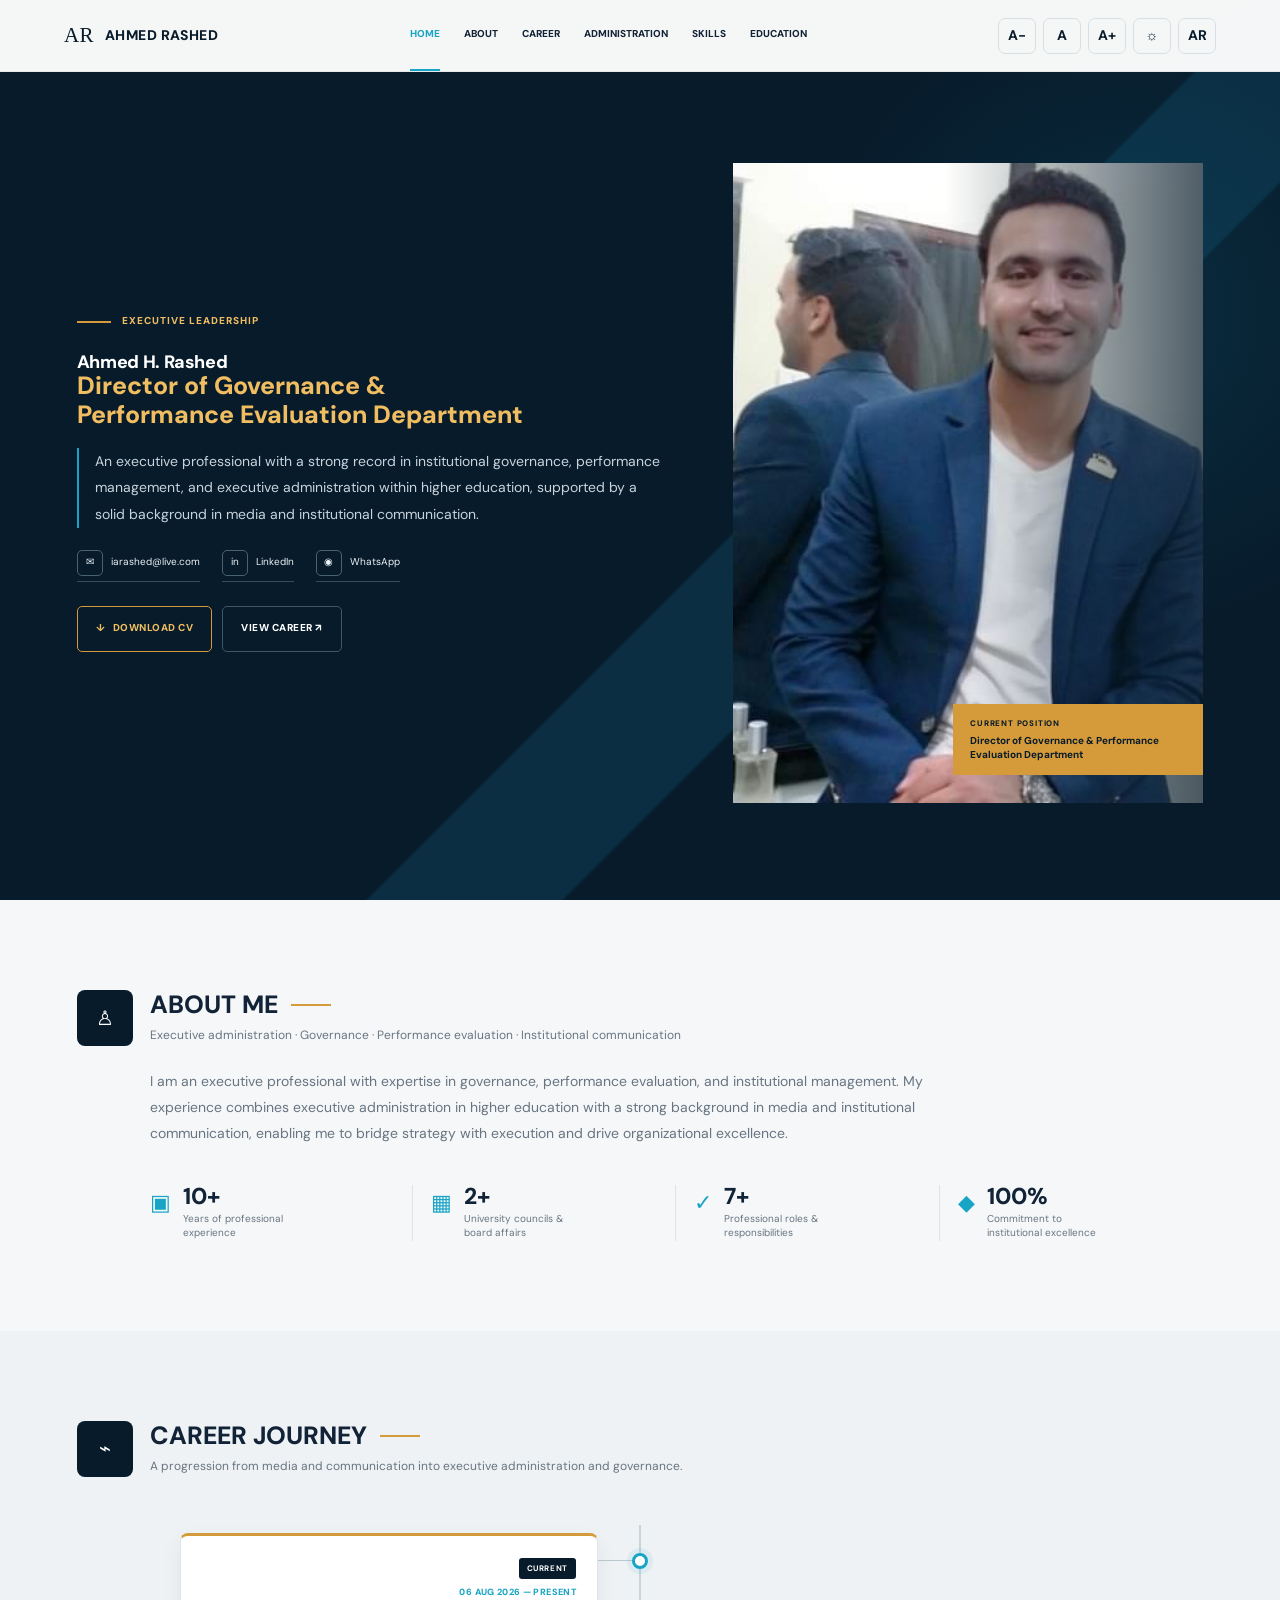
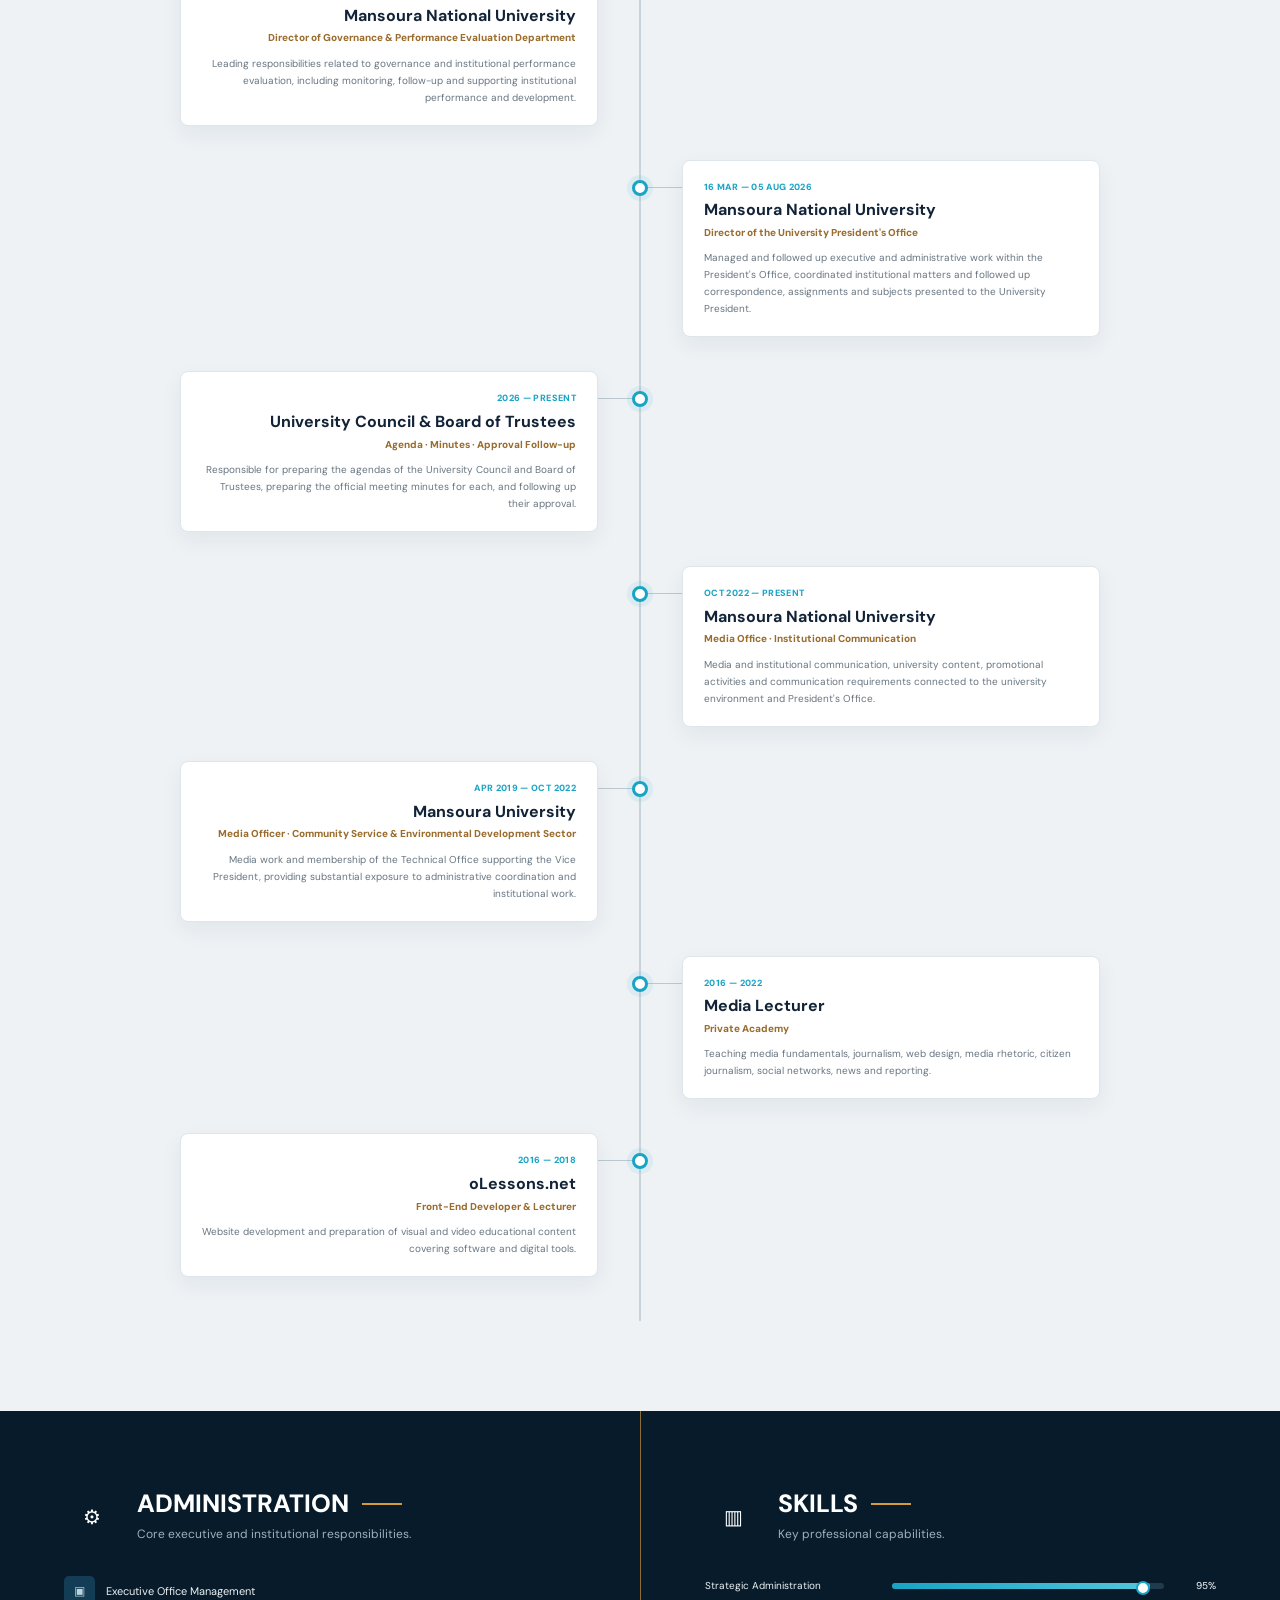
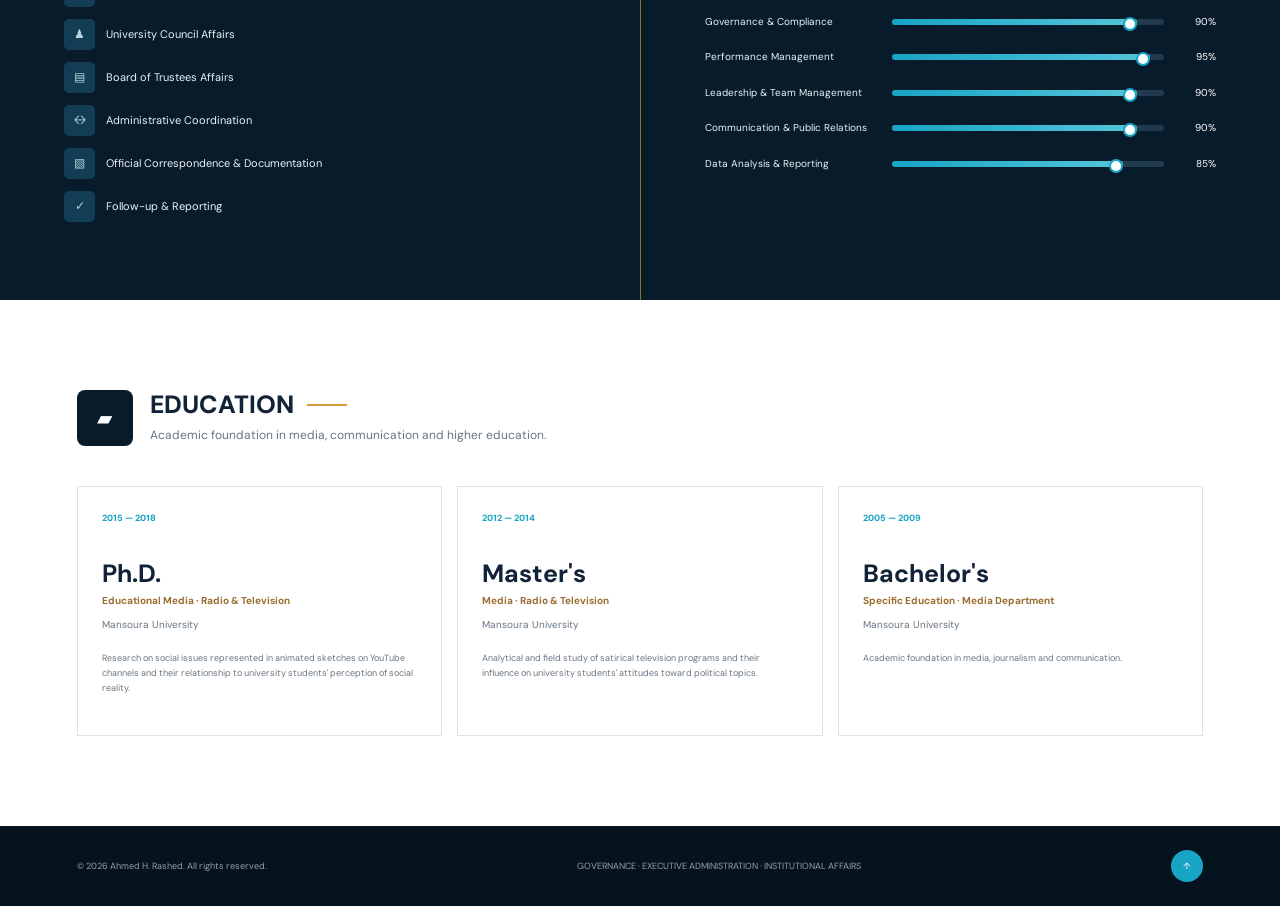
==== index.html @ 667ec570 "Update contact links and image error handling" ====
<!DOCTYPE html>
<html lang="en">
<head>
<meta charset="UTF-8">
<meta name="viewport" content="width=device-width,initial-scale=1.0">
<title>Ahmed H. Rashed</title>
<meta name="description" content="Ahmed H. Rashed — Governance, Performance Evaluation, Executive Administration and Institutional Communication.">
<link rel="preconnect" href="https://fonts.googleapis.com">
<link rel="preconnect" href="https://fonts.gstatic.com" crossorigin>
<link href="https://fonts.googleapis.com/css2?family=DM+Sans:wght@400;500;600;700;800&display=swap" rel="stylesheet">

<style>
:root{
  --navy:#071b2b;
  --navy-light:#0d2a3d;
  --cyan:#18a4c5;
  --cyan-light:#53c5db;
  --gold:#d59a39;
  --gold-light:#f0bd61;
  --paper:#f5f7f9;
  --white:#fff;
  --ink:#122337;
  --muted:#687581;
  --line:#dce3e8;
  --base-font:14px;
  --shadow:0 15px 35px rgba(7,27,43,.09);
}

*{box-sizing:border-box;margin:0;padding:0}
html{scroll-behavior:smooth}
body{
  font-family:"DM Sans",sans-serif;
  font-size:var(--base-font);
  line-height:1.65;
  color:var(--ink);
  background:var(--paper);
  overflow-x:hidden;
}
body.dark{--paper:#071722;--white:#0d2433;--ink:#eef4f7;--muted:#a8b5be;--line:#29404e}
a{text-decoration:none;color:inherit}
button{font:inherit}
.container{width:min(1160px,88%);margin:auto}

/* NAV */
.nav{
  position:fixed;z-index:100;top:0;left:0;right:0;
  height:72px;padding:0 5%;
  display:flex;align-items:center;justify-content:space-between;
  background:rgba(255,255,255,.96);
  border-bottom:1px solid #e5eaed;
  backdrop-filter:blur(15px);
}
.dark .nav{background:rgba(7,23,34,.96);border-color:#243b49}
.logo{display:flex;align-items:center;gap:11px;font-weight:800;color:var(--navy);letter-spacing:.03em}
.dark .logo{color:#fff}
.logo-mark{font-family:Georgia,serif;font-size:21px;font-weight:400}
.nav-links{display:flex;gap:24px}
.nav-links a{font-size:10px;font-weight:800;padding:26px 0;border-bottom:2px solid transparent}
.nav-links a:hover,.nav-links a.active{color:var(--cyan);border-color:var(--cyan)}
.tools{display:flex;gap:7px}
.tool{
  width:38px;height:36px;border:1px solid #d7dfe4;background:transparent;
  border-radius:7px;cursor:pointer;color:var(--navy);font-weight:700
}
.dark .tool{color:#fff;border-color:#344d5c}
.tool:hover{border-color:var(--cyan);color:var(--cyan)}
.menu-btn{display:none}

/* HERO */
.hero{
  min-height:100vh;
  padding:120px 6vw 55px;
  background:var(--navy);
  color:#fff;
  display:grid;
  grid-template-columns:minmax(0,1fr) minmax(330px,470px);
  gap:65px;
  align-items:center;
  position:relative;
  overflow:hidden;
}
.hero::before{
  content:"";position:absolute;inset:0;pointer-events:none;
  background:
  linear-gradient(135deg,transparent 0 58%,rgba(18,82,112,.34) 58.2% 67%,transparent 67.2%),
  radial-gradient(circle at 88% 35%,rgba(24,164,197,.13),transparent 25%);
}
.hero-copy,.hero-photo{position:relative;z-index:1}
.eyebrow{
  color:var(--gold-light);font-size:10px;font-weight:800;
  letter-spacing:.1em;display:flex;align-items:center;gap:11px
}
.eyebrow::before{content:"";width:34px;height:2px;background:var(--gold)}
.hero h1{margin:23px 0 18px;line-height:1}
.full-name{
  display:block;font-size:18px;font-weight:800;
  letter-spacing:-.02em;white-space:nowrap
}
.role{
  margin-top:18px;color:var(--gold-light);
  font-size:25px;font-weight:800;line-height:1.18;
  max-width:580px
}
.hero-desc{
  max-width:700px;padding-left:16px;border-left:2px solid var(--cyan);
  color:#c8d3db;font-size:14px;line-height:1.9
}
.contacts{display:flex;flex-wrap:wrap;gap:13px 22px;margin-top:22px}
.contact{
  display:flex;align-items:center;gap:8px;color:#edf2f5;
  font-size:10px;border-bottom:1px solid #344d5e;padding-bottom:5px
}
.contact:hover{color:var(--cyan-light);border-color:var(--cyan)}
.contact-icon{
  width:26px;height:26px;border:1px solid #496273;border-radius:5px;
  display:grid;place-items:center;font-size:10px
}
.actions{display:flex;gap:10px;margin-top:24px}
.btn{
  min-height:46px;padding:0 18px;border-radius:5px;
  display:inline-flex;align-items:center;justify-content:center;
  font-size:10px;font-weight:800;letter-spacing:.05em
}
.btn-primary{border:1px solid var(--gold);color:var(--gold-light)}
.btn-primary:hover{background:var(--gold);color:var(--navy)}
.btn-secondary{border:1px solid #3e586a;color:#fff}
.btn-secondary:hover{border-color:var(--cyan);color:var(--cyan-light)}

.hero-photo{height:640px}
.photo{
  width:100%;height:100%;position:relative;overflow:hidden;
  background:#102d40
}
.photo img{width:100%;height:100%;display:block;object-fit:cover}
.photo::after{
  content:"";position:absolute;inset:0;
  background:linear-gradient(90deg,transparent 45%,rgba(7,27,43,.7))
}
.photo-tag{
  position:absolute;z-index:2;right:0;bottom:28px;
  width:250px;padding:13px 17px;background:var(--gold);color:var(--navy)
}
.photo-tag small{display:block;font-size:8px;font-weight:800;letter-spacing:.1em}
.photo-tag strong{display:block;font-size:10px;line-height:1.4;margin-top:3px}

/* COMMON SECTIONS */
.section{padding:90px 0}
.section-head{display:flex;gap:17px;align-items:flex-start}
.section-icon{
  flex:0 0 56px;width:56px;height:56px;border-radius:8px;
  display:grid;place-items:center;background:var(--navy);color:#fff;font-size:20px
}
.section-title{font-size:25px;font-weight:800;color:var(--ink);line-height:1.2;display:flex;align-items:center;gap:13px}
.section-title::after{content:"";width:40px;height:2px;background:var(--gold)}
.section-subtitle{font-size:12px;color:var(--muted);margin-top:6px}
.about-text{margin:23px 0 0 73px;max-width:820px;color:var(--muted);font-size:14px;line-height:1.85}
.stats{
  margin:38px 0 0 73px;display:grid;grid-template-columns:repeat(4,1fr)
}
.stat{display:flex;gap:12px;padding:0 18px;border-right:1px solid var(--line)}
.stat:first-child{padding-left:0}.stat:last-child{border:0}
.stat-symbol{font-size:22px;color:var(--cyan)}
.stat-number{font-size:23px;font-weight:800;color:var(--ink);line-height:1}
.stat-label{font-size:10px;color:var(--muted);margin-top:4px;line-height:1.45}

/* CAREER */
.career{background:#eef2f5}
.dark .career{background:#0a1e2c}
.timeline{
  position:relative;
  width:min(920px,100%);
  margin:48px auto 0;
  padding:8px 0 10px;
}
.timeline-line{
  position:absolute;z-index:0;top:0;bottom:0;left:50%;
  width:2px;background:#c9d3da;transform:translateX(-50%)
}
.timeline-item{
  position:relative;width:50%;padding-bottom:34px;
}
.timeline-item.left{padding-right:42px;text-align:right}
.timeline-item.right{margin-left:50%;padding-left:42px;text-align:left}
.timeline-dot{
  position:absolute;z-index:3;top:20px;width:16px;height:16px;
  border-radius:50%;background:#fff;border:3px solid var(--cyan);
  box-shadow:0 0 0 5px rgba(24,164,197,.09)
}
.timeline-item.left .timeline-dot{right:-8px}
.timeline-item.right .timeline-dot{left:-8px}
.timeline-item.left::after,.timeline-item.right::after{
  content:"";position:absolute;z-index:1;top:27px;width:42px;height:1px;background:#bcc8d0
}
.timeline-item.left::after{right:0}.timeline-item.right::after{left:0}
.timeline-card{
  position:relative;z-index:2;
  background:#fff;border:1px solid #dfe6eb;border-radius:8px;
  padding:19px 21px;box-shadow:0 8px 22px rgba(7,27,43,.06)
}
.dark .timeline-card{background:#102938;border-color:#294252}
.timeline-item.current .timeline-card{border-top:3px solid var(--gold)}
.badge{
  display:inline-block;background:var(--navy);color:#fff;
  padding:4px 8px;border-radius:3px;font-size:8px;font-weight:700;
  letter-spacing:.08em;margin-bottom:6px
}
.timeline-date{font-size:9px;font-weight:800;color:var(--cyan);letter-spacing:.04em}
.timeline-card h3{font-size:16px;line-height:1.4;color:var(--ink);margin-top:5px}
.timeline-role{font-size:10px;font-weight:800;color:#9a6c2d;margin-top:3px}
.timeline-card p{font-size:10px;color:var(--muted);line-height:1.7;margin-top:8px}

/* ADMIN + SKILLS */
.dual{background:var(--navy);color:#fff}
.dual-grid{display:grid;grid-template-columns:1fr 1fr}
.dual-column{padding:78px 5vw}
.dual-column+ .dual-column{border-left:1px solid rgba(213,154,57,.65)}
.dual .section-title{color:#fff}
.dual .section-subtitle{color:#9fb0bb}
.admin-list{display:grid;gap:12px;margin-top:31px}
.admin-row{display:flex;align-items:center;gap:11px}
.admin-icon{
  width:31px;height:31px;flex:0 0 31px;border-radius:5px;
  background:#123d55;color:#b8d4dd;display:grid;place-items:center;font-size:12px
}
.admin-row span{font-size:11px;color:#edf2f5}
.skills-list{display:grid;gap:19px;margin-top:33px}
.skill-row{display:grid;grid-template-columns:175px 1fr 40px;align-items:center;gap:12px}
.skill-name{font-size:10px;color:#edf2f5}
.skill-percent{font-size:10px;text-align:right;color:#fff}
.bar{height:6px;border-radius:20px;background:#203b4d;overflow:visible}
.fill{height:100%;width:0;border-radius:20px;background:linear-gradient(90deg,var(--cyan),var(--cyan-light));transition:width 1.2s ease}
.fill::after{content:"";float:right;width:10px;height:10px;border-radius:50%;background:#fff;border:2px solid var(--cyan);transform:translateY(-2px)}

/* EDUCATION */
.education{background:var(--white)}
.edu-grid{display:grid;grid-template-columns:repeat(3,1fr);gap:15px;margin-top:40px}
.edu-card{
  min-height:250px;border:1px solid var(--line);padding:24px;
  position:relative;overflow:hidden;background:var(--white)
}
.edu-year{font-size:9px;font-weight:800;color:var(--cyan)}
.edu-card h3{font-size:25px;color:var(--ink);margin-top:35px;line-height:1}
.edu-card h4{font-size:10px;color:#9a6c2d;margin-top:7px}
.edu-card p{font-size:10px;color:var(--muted);margin-top:8px}
.edu-card small{display:block;font-size:9px;color:var(--muted);line-height:1.65;margin-top:17px}

/* FOOTER */
footer{
  padding:24px 6vw;background:#05131f;color:#91a2ad;
  display:flex;justify-content:space-between;align-items:center;font-size:9px
}
.top{width:32px;height:32px;border-radius:50%;display:grid;place-items:center;background:var(--cyan);color:#fff}

/* REVEAL */
.reveal{opacity:0;transform:translateY(18px);transition:.6s ease}
.reveal.show{opacity:1;transform:none}

/* MOBILE MENU */
.mobile-menu{display:none}

/* TABLET */
@media(max-width:950px){
  .nav-links{display:none}
  .menu-btn{display:block}
  .hero{grid-template-columns:1fr;gap:35px;padding-top:110px}
  .hero-photo{order:-1;height:480px;max-width:520px;width:100%;margin:auto}
  .stats{grid-template-columns:repeat(2,1fr);gap:25px}
  .stat{border:0;padding:0}
  .dual-grid{grid-template-columns:1fr}
  .dual-column+.dual-column{border-left:0;border-top:1px solid rgba(213,154,57,.65)}
  .edu-grid{grid-template-columns:1fr}
  .mobile-menu.open{display:block;position:fixed;z-index:95;top:72px;left:0;right:0;background:#fff;padding:10px 6vw;border-bottom:1px solid var(--line)}
  .mobile-menu a{display:block;padding:11px 0;font-size:10px;font-weight:700;border-bottom:1px solid #edf0f2}
  .dark .mobile-menu{background:#0a1e2c}
}

/* PHONE — timeline intentionally independent from desktop geometry */
@media(max-width:650px){
  .nav{padding:0 4vw}
  .logo{font-size:14px}
  .tools{gap:5px}
  .tool{width:36px;height:36px}

  .hero{padding:100px 6vw 45px;display:block}
  .hero-photo{height:390px;margin:0 0 38px;max-width:none}
  .full-name{font-size:18px}
  .role{font-size:21px}
  .hero-desc{font-size:14px}
  .contacts{gap:11px 15px}
  .contact{font-size:10px}
  .actions{flex-wrap:wrap}

  .section{padding:70px 0}
  .section-head{gap:12px}
  .section-icon{width:48px;height:48px;flex-basis:48px;font-size:18px}
  .section-title{font-size:22px}
  .section-subtitle{font-size:11px}
  .about-text{margin-left:0;font-size:14px}
  .stats{margin-left:0;grid-template-columns:1fr 1fr;gap:25px}
  .stat-number{font-size:21px}

  /* ===== CLEAN SINGLE-COLUMN MOBILE TIMELINE ===== */
  .career .container{width:88%;margin:auto}
  .timeline{
    width:100%;
    max-width:none;
    margin:36px 0 0;
    padding:0 0 10px 31px;
  }
  .timeline-line{
    left:9px;
    top:0;
    bottom:0;
    width:2px;
    transform:none;
  }
  .timeline-item,
  .timeline-item.left,
  .timeline-item.right{
    display:block;
    width:100%;
    margin:0;
    padding:0 0 28px 21px;
    text-align:left;
  }
  .timeline-item.left .timeline-dot,
  .timeline-item.right .timeline-dot{
    left:1px;
    right:auto;
    top:20px;
  }
  .timeline-item.left::after,
  .timeline-item.right::after{
    left:9px;
    right:auto;
    top:27px;
    width:21px;
  }
  .timeline-card{
    width:100%;
    min-width:0;
    padding:18px 17px;
    text-align:left;
  }
  .timeline-card h3{font-size:16px}
  .timeline-role{font-size:10px}
  .timeline-card p{font-size:10px;line-height:1.75}
  .timeline-date{font-size:9px}

  .dual-column{padding:65px 6vw}
  .skill-row{grid-template-columns:1fr 42px;gap:8px}
  .bar{grid-column:1/-1;grid-row:2}
  .skill-name{font-size:10px}
  .admin-row span{font-size:11px}
  footer{flex-direction:column;gap:12px;align-items:flex-start}
}

/* =========================================================
   MOBILE HERO — CLEAN, ISOLATED LAYOUT
   ========================================================= */
@media (max-width:650px){

  body{
    overflow-x:hidden;
  }

  /* Fixed navigation gets its own space. */
  .hero{
    min-height:0;
    width:100%;
    padding:105px 6vw 55px;
    display:flex;
    flex-direction:column;
    align-items:stretch;
    gap:34px;
    overflow:hidden;
  }

  .hero-copy{
    width:100%;
    max-width:100%;
    order:1;
  }

  .hero-photo{
    width:100%;
    max-width:100%;
    height:auto;
    min-height:0;
    margin:0;
    order:2;
  }

  .photo{
    width:100%;
    height:auto;
    aspect-ratio:4 / 5;
    min-height:0;
  }

  .photo img{
    width:100%;
    height:100%;
    object-fit:cover;
  }

  .eyebrow{
    font-size:10px;
    margin-bottom:0;
  }

  .hero h1{
    margin:20px 0 18px;
  }

  .full-name{
    font-size:18px;
    line-height:1.25;
    white-space:nowrap;
  }

  .role{
    font-size:21px;
    line-height:1.25;
    margin-top:14px;
  }

  .hero-desc{
    width:100%;
    max-width:100%;
    font-size:14px;
    line-height:1.8;
    padding-left:14px;
  }

  .contacts{
    width:100%;
    display:grid;
    grid-template-columns:1fr 1fr;
    gap:12px;
    margin-top:20px;
  }

  .contact{
    min-width:0;
    font-size:10px;
    white-space:nowrap;
    overflow:hidden;
    text-overflow:ellipsis;
  }

  .actions{
    width:100%;
    display:grid;
    grid-template-columns:1fr 1fr;
    gap:10px;
    margin-top:22px;
  }

  .btn{
    width:100%;
    padding:0 10px;
    font-size:9px;
  }

  .photo-tag{
    right:0;
    bottom:16px;
    width:78%;
    padding:12px 14px;
  }

  .photo-tag small{
    font-size:7px;
  }

  .photo-tag strong{
    font-size:9px;
  }

  /* Make sure the next section starts after the complete Hero. */
  .hero + .section{
    position:relative;
    clear:both;
  }

  /* =====================================================
     MOBILE CAREER — ONE COLUMN ONLY
     ===================================================== */
  .career{
    width:100%;
    overflow:hidden;
  }

  .career .container{
    width:88%;
    max-width:none;
    margin:0 auto;
  }

  .career .timeline{
    position:relative;
    display:block;
    width:100%;
    max-width:none;
    margin:38px 0 0;
    padding:0 0 15px 34px;
  }

  .career .timeline-line{
    position:absolute;
    display:block;
    left:9px;
    top:0;
    bottom:0;
    width:2px;
    transform:none;
    background:#c9d3da;
  }

  .career .timeline-item,
  .career .timeline-item.left,
  .career .timeline-item.right{
    position:relative;
    display:block;
    width:100%;
    max-width:100%;
    min-width:0;
    margin:0;
    padding:0 0 28px 22px;
    text-align:left;
  }

  .career .timeline-item.left .timeline-dot,
  .career .timeline-item.right .timeline-dot{
    position:absolute;
    left:1px;
    right:auto;
    top:20px;
    width:16px;
    height:16px;
  }

  .career .timeline-item.left::after,
  .career .timeline-item.right::after{
    position:absolute;
    left:9px;
    right:auto;
    top:27px;
    width:22px;
    height:1px;
  }

  .career .timeline-card{
    width:100%;
    max-width:100%;
    min-width:0;
    margin:0;
    padding:18px 17px;
    text-align:left;
  }

  .career .timeline-date{
    font-size:9px;
    line-height:1.5;
  }

  .career .timeline-card h3{
    font-size:16px;
    line-height:1.4;
  }

  .career .timeline-role{
    font-size:10px;
    line-height:1.6;
  }

  .career .timeline-card p{
    font-size:10px;
    line-height:1.75;
  }
}

.hero h1,.role,.full-name{overflow-wrap:normal}
</style>
</head>

<body>

<header class="nav">
  <a class="logo" href="#home"><span class="logo-mark">AR</span><span>AHMED RASHED</span></a>

  <nav class="nav-links">
    <a href="#home" class="active">HOME</a>
    <a href="#about">ABOUT</a>
    <a href="#career">CAREER</a>
    <a href="#administration">ADMINISTRATION</a>
    <a href="#skills">SKILLS</a>
    <a href="#education">EDUCATION</a>
  </nav>

  <div class="tools">
    <button class="tool" id="fontDown" title="Decrease font size">A−</button>
    <button class="tool" id="fontReset" title="Reset font size">A</button>
    <button class="tool" id="fontUp" title="Increase font size">A+</button>
    <button class="tool" id="theme" title="Toggle theme">☼</button>
    <button class="tool" id="lang" title="Arabic version">AR</button>
    <button class="tool menu-btn" id="menuBtn" title="Menu">☰</button>
  </div>
</header>

<div class="mobile-menu" id="mobileMenu"></div>

<main>

<section class="hero" id="home">
  <div class="hero-copy reveal">
    <div class="eyebrow">EXECUTIVE LEADERSHIP</div>

    <h1>
      <span class="full-name">Ahmed H. Rashed</span>
      <span class="role">Director of Governance &amp;<br>Performance Evaluation Department</span>
    </h1>

    <p class="hero-desc">
      An executive professional with a strong record in institutional governance,
      performance management, and executive administration within higher education,
      supported by a solid background in media and institutional communication.
    </p>

    <div class="contacts">
      <a class="contact" href="mailto:iarashed@live.com"><span class="contact-icon">✉</span>iarashed@live.com</a>
      <!-- <a class="contact" href="tel:+201002825028"><span class="contact-icon">☎</span>+20 100 282 5028</a> -->
      <a class="contact" href="https://www.linkedin.com/" target="_blank"><span class="contact-icon">in</span>LinkedIn</a>
      <a class="contact" href="https://wa.me/@iARashed" target="_blank"><span class="contact-icon">◉</span>WhatsApp</a>
    </div>

    <div class="actions">
      <a class="btn btn-primary" href="assets/Ahmed-Rashed-CV.pdf" download>↓ &nbsp; DOWNLOAD CV</a>
      <a class="btn btn-secondary" href="#career">VIEW CAREER ↗</a>
    </div>
  </div>

  <div class="hero-photo reveal">
    <div class="photo">
      <img src="assets/profile.jpg" alt="Ahmed H. Rashed"
           onerror="this.src='images/ahmed.jpg'">
      <div class="photo-tag">
        <small>CURRENT POSITION</small>
        <strong>Director of Governance &amp; Performance Evaluation Department</strong>
      </div>
    </div>
  </div>
</section>

<section class="section" id="about">
  <div class="container">
    <div class="section-head reveal">
      <div class="section-icon">♙</div>
      <div>
        <h2 class="section-title">ABOUT ME</h2>
        <p class="section-subtitle">Executive administration · Governance · Performance evaluation · Institutional communication</p>
      </div>
    </div>

    <p class="about-text reveal">
      I am an executive professional with expertise in governance, performance evaluation,
      and institutional management. My experience combines executive administration in
      higher education with a strong background in media and institutional communication,
      enabling me to bridge strategy with execution and drive organizational excellence.
    </p>

    <div class="stats reveal">
      <div class="stat"><div class="stat-symbol">▣</div><div><div class="stat-number">10+</div><div class="stat-label">Years of professional<br>experience</div></div></div>
      <div class="stat"><div class="stat-symbol">▦</div><div><div class="stat-number">2+</div><div class="stat-label">University councils &amp;<br>board affairs</div></div></div>
      <div class="stat"><div class="stat-symbol">✓</div><div><div class="stat-number">7+</div><div class="stat-label">Professional roles &amp;<br>responsibilities</div></div></div>
      <div class="stat"><div class="stat-symbol">◆</div><div><div class="stat-number">100%</div><div class="stat-label">Commitment to<br>institutional excellence</div></div></div>
    </div>
  </div>
</section>

<section class="section career" id="career">
  <div class="container">
    <div class="section-head reveal">
      <div class="section-icon">⌁</div>
      <div>
        <h2 class="section-title">CAREER JOURNEY</h2>
        <p class="section-subtitle">A progression from media and communication into executive administration and governance.</p>
      </div>
    </div>

    <div class="timeline">

      <div class="timeline-line"></div>

      <article class="timeline-item left current reveal">
        <span class="timeline-dot"></span>
        <div class="timeline-card">
          <span class="badge">CURRENT</span>
          <div class="timeline-date">06 AUG 2026 — PRESENT</div>
          <h3>Mansoura National University</h3>
          <div class="timeline-role">Director of Governance &amp; Performance Evaluation Department</div>
          <p>Leading responsibilities related to governance and institutional performance evaluation, including monitoring, follow-up and supporting institutional performance and development.</p>
        </div>
      </article>

      <article class="timeline-item right reveal">
        <span class="timeline-dot"></span>
        <div class="timeline-card">
          <div class="timeline-date">16 MAR — 05 AUG 2026</div>
          <h3>Mansoura National University</h3>
          <div class="timeline-role">Director of the University President's Office</div>
          <p>Managed and followed up executive and administrative work within the President's Office, coordinated institutional matters and followed up correspondence, assignments and subjects presented to the University President.</p>
        </div>
      </article>

      <article class="timeline-item left reveal">
        <span class="timeline-dot"></span>
        <div class="timeline-card">
          <div class="timeline-date">2026 — PRESENT</div>
          <h3>University Council &amp; Board of Trustees</h3>
          <div class="timeline-role">Agenda · Minutes · Approval Follow-up</div>
          <p>Responsible for preparing the agendas of the University Council and Board of Trustees, preparing the official meeting minutes for each, and following up their approval.</p>
        </div>
      </article>

      <article class="timeline-item right reveal">
        <span class="timeline-dot"></span>
        <div class="timeline-card">
          <div class="timeline-date">OCT 2022 — PRESENT</div>
          <h3>Mansoura National University</h3>
          <div class="timeline-role">Media Office · Institutional Communication</div>
          <p>Media and institutional communication, university content, promotional activities and communication requirements connected to the university environment and President's Office.</p>
        </div>
      </article>

      <article class="timeline-item left reveal">
        <span class="timeline-dot"></span>
        <div class="timeline-card">
          <div class="timeline-date">APR 2019 — OCT 2022</div>
          <h3>Mansoura University</h3>
          <div class="timeline-role">Media Officer · Community Service &amp; Environmental Development Sector</div>
          <p>Media work and membership of the Technical Office supporting the Vice President, providing substantial exposure to administrative coordination and institutional work.</p>
        </div>
      </article>

      <article class="timeline-item right reveal">
        <span class="timeline-dot"></span>
        <div class="timeline-card">
          <div class="timeline-date">2016 — 2022</div>
          <h3>Media Lecturer</h3>
          <div class="timeline-role">Private Academy</div>
          <p>Teaching media fundamentals, journalism, web design, media rhetoric, citizen journalism, social networks, news and reporting.</p>
        </div>
      </article>

      <article class="timeline-item left reveal">
        <span class="timeline-dot"></span>
        <div class="timeline-card">
          <div class="timeline-date">2016 — 2018</div>
          <h3>oLessons.net</h3>
          <div class="timeline-role">Front-End Developer &amp; Lecturer</div>
          <p>Website development and preparation of visual and video educational content covering software and digital tools.</p>
        </div>
      </article>

    </div>
  </div>
</section>

<section class="dual" id="administration">
  <div class="dual-grid">

    <div class="dual-column">
      <div class="section-head">
        <div class="section-icon">⚙</div>
        <div>
          <h2 class="section-title">ADMINISTRATION</h2>
          <p class="section-subtitle">Core executive and institutional responsibilities.</p>
        </div>
      </div>

      <div class="admin-list">
        <div class="admin-row"><div class="admin-icon">▣</div><span>Executive Office Management</span></div>
        <div class="admin-row"><div class="admin-icon">♟</div><span>University Council Affairs</span></div>
        <div class="admin-row"><div class="admin-icon">▤</div><span>Board of Trustees Affairs</span></div>
        <div class="admin-row"><div class="admin-icon">↔</div><span>Administrative Coordination</span></div>
        <div class="admin-row"><div class="admin-icon">▧</div><span>Official Correspondence &amp; Documentation</span></div>
        <div class="admin-row"><div class="admin-icon">✓</div><span>Follow-up &amp; Reporting</span></div>
      </div>
    </div>

    <div class="dual-column" id="skills">
      <div class="section-head">
        <div class="section-icon">▥</div>
        <div>
          <h2 class="section-title">SKILLS</h2>
          <p class="section-subtitle">Key professional capabilities.</p>
        </div>
      </div>

      <div class="skills-list">
        <div class="skill-row" data-value="95"><span class="skill-name">Strategic Administration</span><div class="bar"><div class="fill"></div></div><span class="skill-percent">95%</span></div>
        <div class="skill-row" data-value="90"><span class="skill-name">Governance &amp; Compliance</span><div class="bar"><div class="fill"></div></div><span class="skill-percent">90%</span></div>
        <div class="skill-row" data-value="95"><span class="skill-name">Performance Management</span><div class="bar"><div class="fill"></div></div><span class="skill-percent">95%</span></div>
        <div class="skill-row" data-value="90"><span class="skill-name">Leadership &amp; Team Management</span><div class="bar"><div class="fill"></div></div><span class="skill-percent">90%</span></div>
        <div class="skill-row" data-value="90"><span class="skill-name">Communication &amp; Public Relations</span><div class="bar"><div class="fill"></div></div><span class="skill-percent">90%</span></div>
        <div class="skill-row" data-value="85"><span class="skill-name">Data Analysis &amp; Reporting</span><div class="bar"><div class="fill"></div></div><span class="skill-percent">85%</span></div>
      </div>
    </div>

  </div>
</section>

<section class="section education" id="education">
  <div class="container">
    <div class="section-head reveal">
      <div class="section-icon">▰</div>
      <div>
        <h2 class="section-title">EDUCATION</h2>
        <p class="section-subtitle">Academic foundation in media, communication and higher education.</p>
      </div>
    </div>

    <div class="edu-grid">
      <article class="edu-card reveal">
        <div class="edu-year">2015 — 2018</div>
        <h3>Ph.D.</h3>
        <h4>Educational Media · Radio &amp; Television</h4>
        <p>Mansoura University</p>
        <small>Research on social issues represented in animated sketches on YouTube channels and their relationship to university students' perception of social reality.</small>
      </article>

      <article class="edu-card reveal">
        <div class="edu-year">2012 — 2014</div>
        <h3>Master's</h3>
        <h4>Media · Radio &amp; Television</h4>
        <p>Mansoura University</p>
        <small>Analytical and field study of satirical television programs and their influence on university students' attitudes toward political topics.</small>
      </article>

      <article class="edu-card reveal">
        <div class="edu-year">2005 — 2009</div>
        <h3>Bachelor's</h3>
        <h4>Specific Education · Media Department</h4>
        <p>Mansoura University</p>
        <small>Academic foundation in media, journalism and communication.</small>
      </article>
    </div>
  </div>
</section>

</main>

<footer>
  <span>© 2026 Ahmed H. Rashed. All rights reserved.</span>
  <span>GOVERNANCE · EXECUTIVE ADMINISTRATION · INSTITUTIONAL AFFAIRS</span>
  <a class="top" href="#home">↑</a>
</footer>

<script>
/* Reveal animations */
const revealObserver=new IntersectionObserver(entries=>{
  entries.forEach(entry=>{
    if(entry.isIntersecting){
      entry.target.classList.add("show");
      revealObserver.unobserve(entry.target);
    }
  });
},{threshold:.12});
document.querySelectorAll(".reveal").forEach(el=>revealObserver.observe(el));

/* Animated skill percentages */
const skillObserver=new IntersectionObserver(entries=>{
  entries.forEach(entry=>{
    if(entry.isIntersecting){
      const row=entry.target;
      const value=row.dataset.value;
      row.querySelector(".fill").style.width=value+"%";
      skillObserver.unobserve(row);
    }
  });
},{threshold:.35});
document.querySelectorAll(".skill-row").forEach(row=>skillObserver.observe(row));

/* Active navigation */
const navItems=[...document.querySelectorAll(".nav-links a")];
const sections=[...document.querySelectorAll("main section[id]")];
const navObserver=new IntersectionObserver(entries=>{
  entries.forEach(entry=>{
    if(entry.isIntersecting){
      navItems.forEach(item=>item.classList.toggle("active",item.getAttribute("href")==="#"+entry.target.id));
    }
  });
},{rootMargin:"-45% 0px -50% 0px"});
sections.forEach(section=>navObserver.observe(section));

/* Theme */
const theme=document.getElementById("theme");
if(localStorage.getItem("theme")==="dark") document.body.classList.add("dark");
function updateThemeIcon(){theme.textContent=document.body.classList.contains("dark")?"☀":"☼"}
updateThemeIcon();
theme.addEventListener("click",()=>{
  document.body.classList.toggle("dark");
  localStorage.setItem("theme",document.body.classList.contains("dark")?"dark":"light");
  updateThemeIcon();
});

/* Font controls: 14px base, 12px–18px range */
const fontDown=document.getElementById("fontDown");
const fontReset=document.getElementById("fontReset");
const fontUp=document.getElementById("fontUp");
let fontSize=parseInt(localStorage.getItem("fontSize")||"14",10);

function applyFont(){
  fontSize=Math.max(12,Math.min(18,fontSize));
  document.documentElement.style.setProperty("--base-font",fontSize+"px");
  localStorage.setItem("fontSize",fontSize);
  fontDown.disabled=fontSize<=12;
  fontUp.disabled=fontSize>=18;
}
fontDown.addEventListener("click",()=>{fontSize--;applyFont()});
fontReset.addEventListener("click",()=>{fontSize=14;applyFont()});
fontUp.addEventListener("click",()=>{fontSize++;applyFont()});
applyFont();

/* Mobile menu */
const menuBtn=document.getElementById("menuBtn");
const mobileMenu=document.getElementById("mobileMenu");
mobileMenu.innerHTML=navItems.map(item=>`<a href="${item.getAttribute("href")}">${item.textContent}</a>`).join("");
menuBtn.addEventListener("click",()=>mobileMenu.classList.toggle("open"));
mobileMenu.querySelectorAll("a").forEach(a=>a.addEventListener("click",()=>mobileMenu.classList.remove("open")));

/* Arabic button */
document.getElementById("lang").addEventListener("click",()=>{
  alert("An Arabic version can be added as a separate localized page.");
});
</script>
</body>
</html>
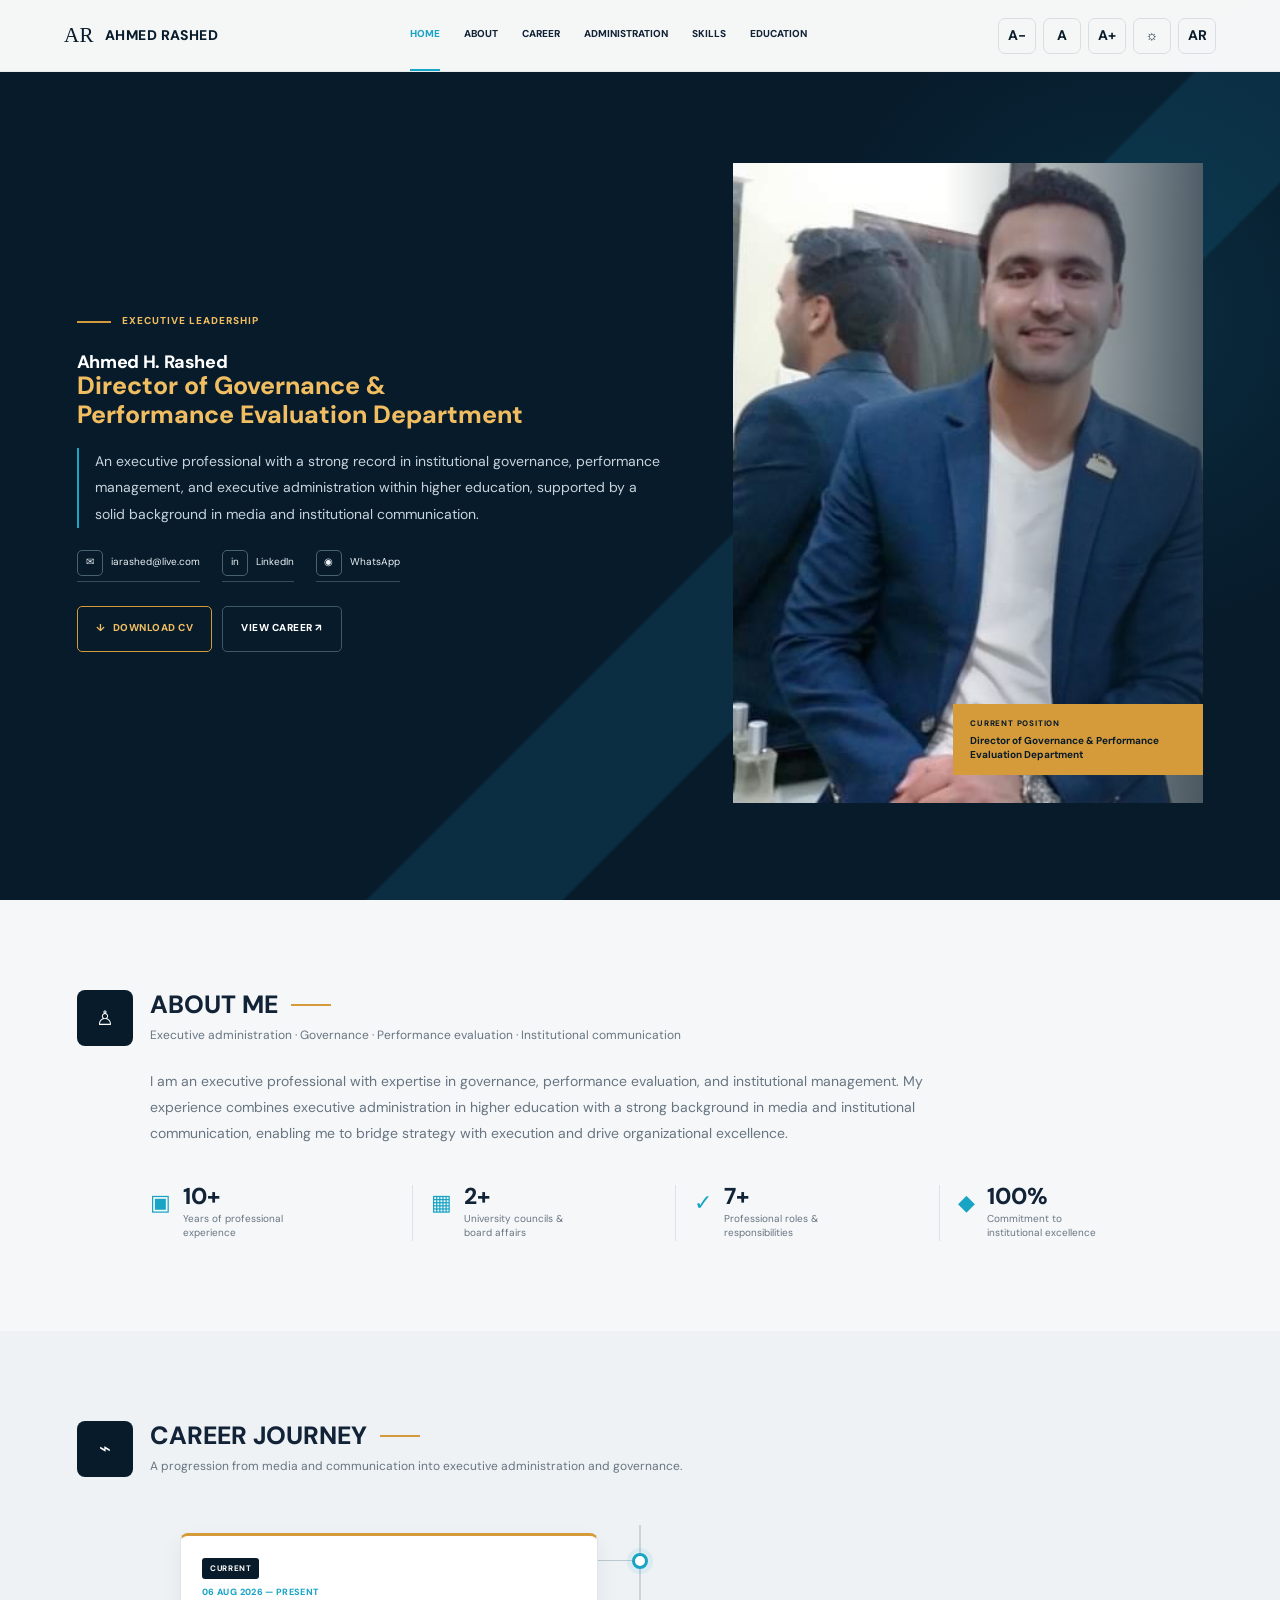
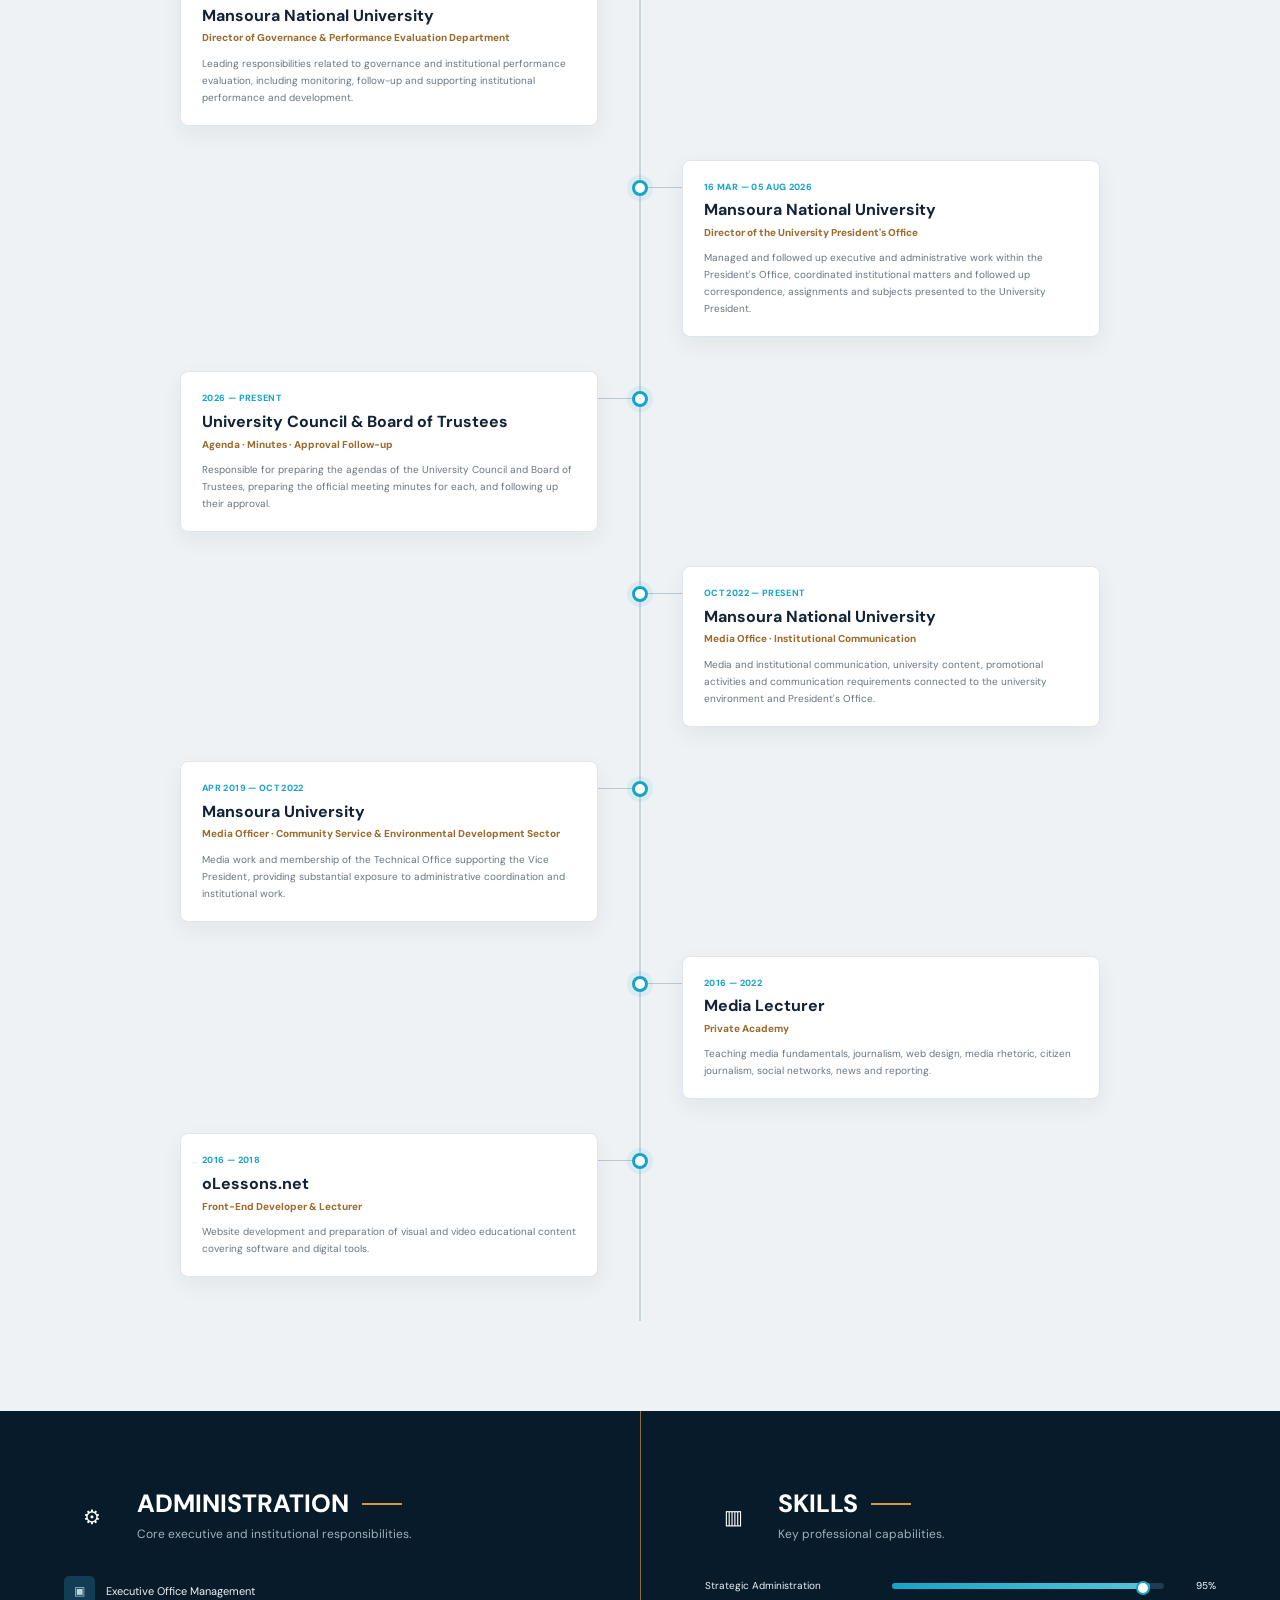
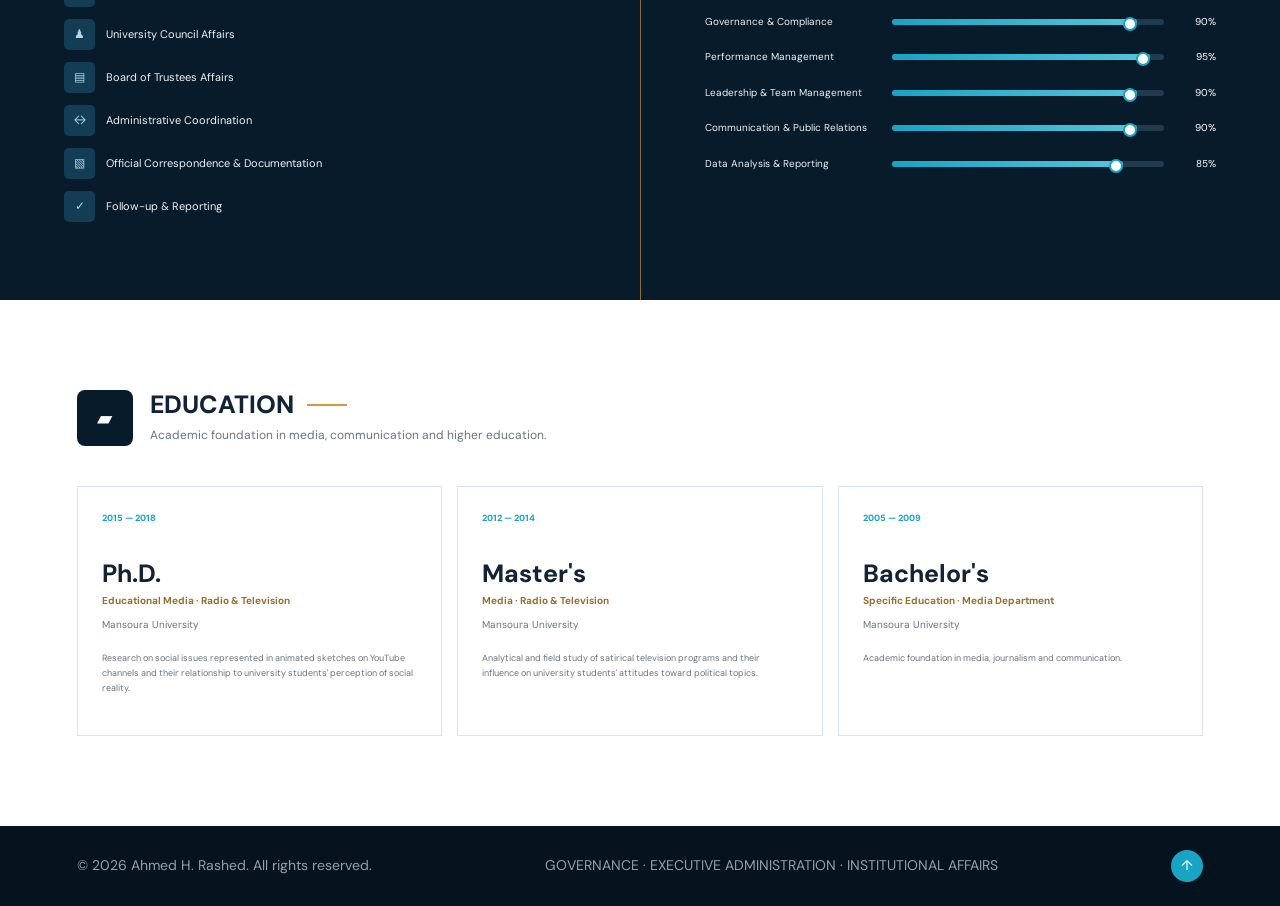
==== commit 38f5966b: "Update index.html" ====
--- a/index.html
+++ b/index.html
@@ -8,7 +8,7 @@
 <link rel="preconnect" href="https://fonts.googleapis.com">
 <link rel="preconnect" href="https://fonts.gstatic.com" crossorigin>
 <link href="https://fonts.googleapis.com/css2?family=DM+Sans:wght@400;500;600;700;800&display=swap" rel="stylesheet">
-
+  
 <style>
 :root{
   --navy:#071b2b;
@@ -179,7 +179,7 @@
 .timeline-item{
   position:relative;width:50%;padding-bottom:34px;
 }
-.timeline-item.left{padding-right:42px;text-align:right}
+.timeline-item.left{padding-right:42px;text-align:left}
 .timeline-item.right{margin-left:50%;padding-left:42px;text-align:left}
 .timeline-dot{
   position:absolute;z-index:3;top:20px;width:16px;height:16px;
@@ -247,7 +247,7 @@
 /* FOOTER */
 footer{
   padding:24px 6vw;background:#05131f;color:#91a2ad;
-  display:flex;justify-content:space-between;align-items:center;font-size:9px
+  display:flex;justify-content:space-between;align-items:center;font-size:14px
 }
 .top{width:32px;height:32px;border-radius:50%;display:grid;place-items:center;background:var(--cyan);color:#fff}
 
@@ -631,7 +631,7 @@
     <div class="contacts">
       <a class="contact" href="mailto:iarashed@live.com"><span class="contact-icon">✉</span>iarashed@live.com</a>
       <!-- <a class="contact" href="tel:+201002825028"><span class="contact-icon">☎</span>+20 100 282 5028</a> -->
-      <a class="contact" href="https://www.linkedin.com/" target="_blank"><span class="contact-icon">in</span>LinkedIn</a>
+      <a class="contact" href="https://www.linkedin.com/in/iarashed" target="_blank"><span class="contact-icon">in</span>LinkedIn</a>
       <a class="contact" href="https://wa.me/@iARashed" target="_blank"><span class="contact-icon">◉</span>WhatsApp</a>
     </div>
 
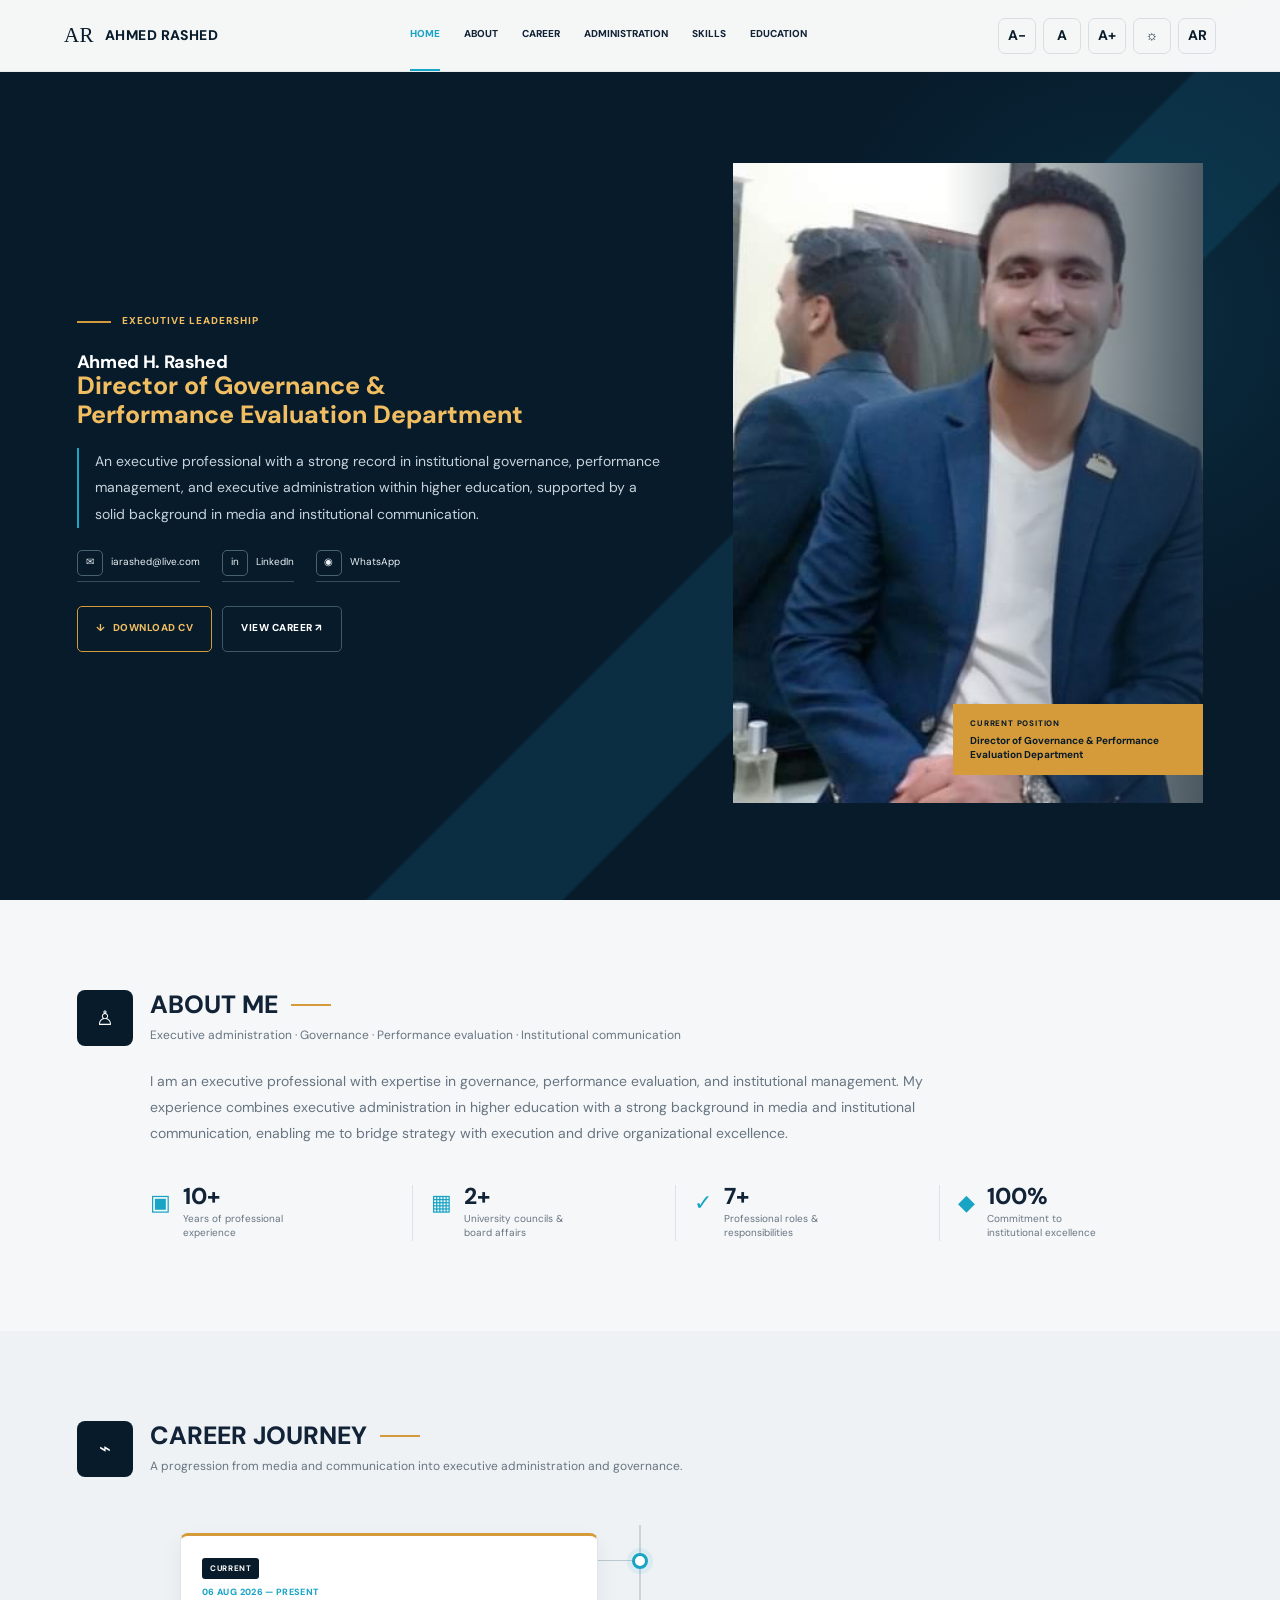
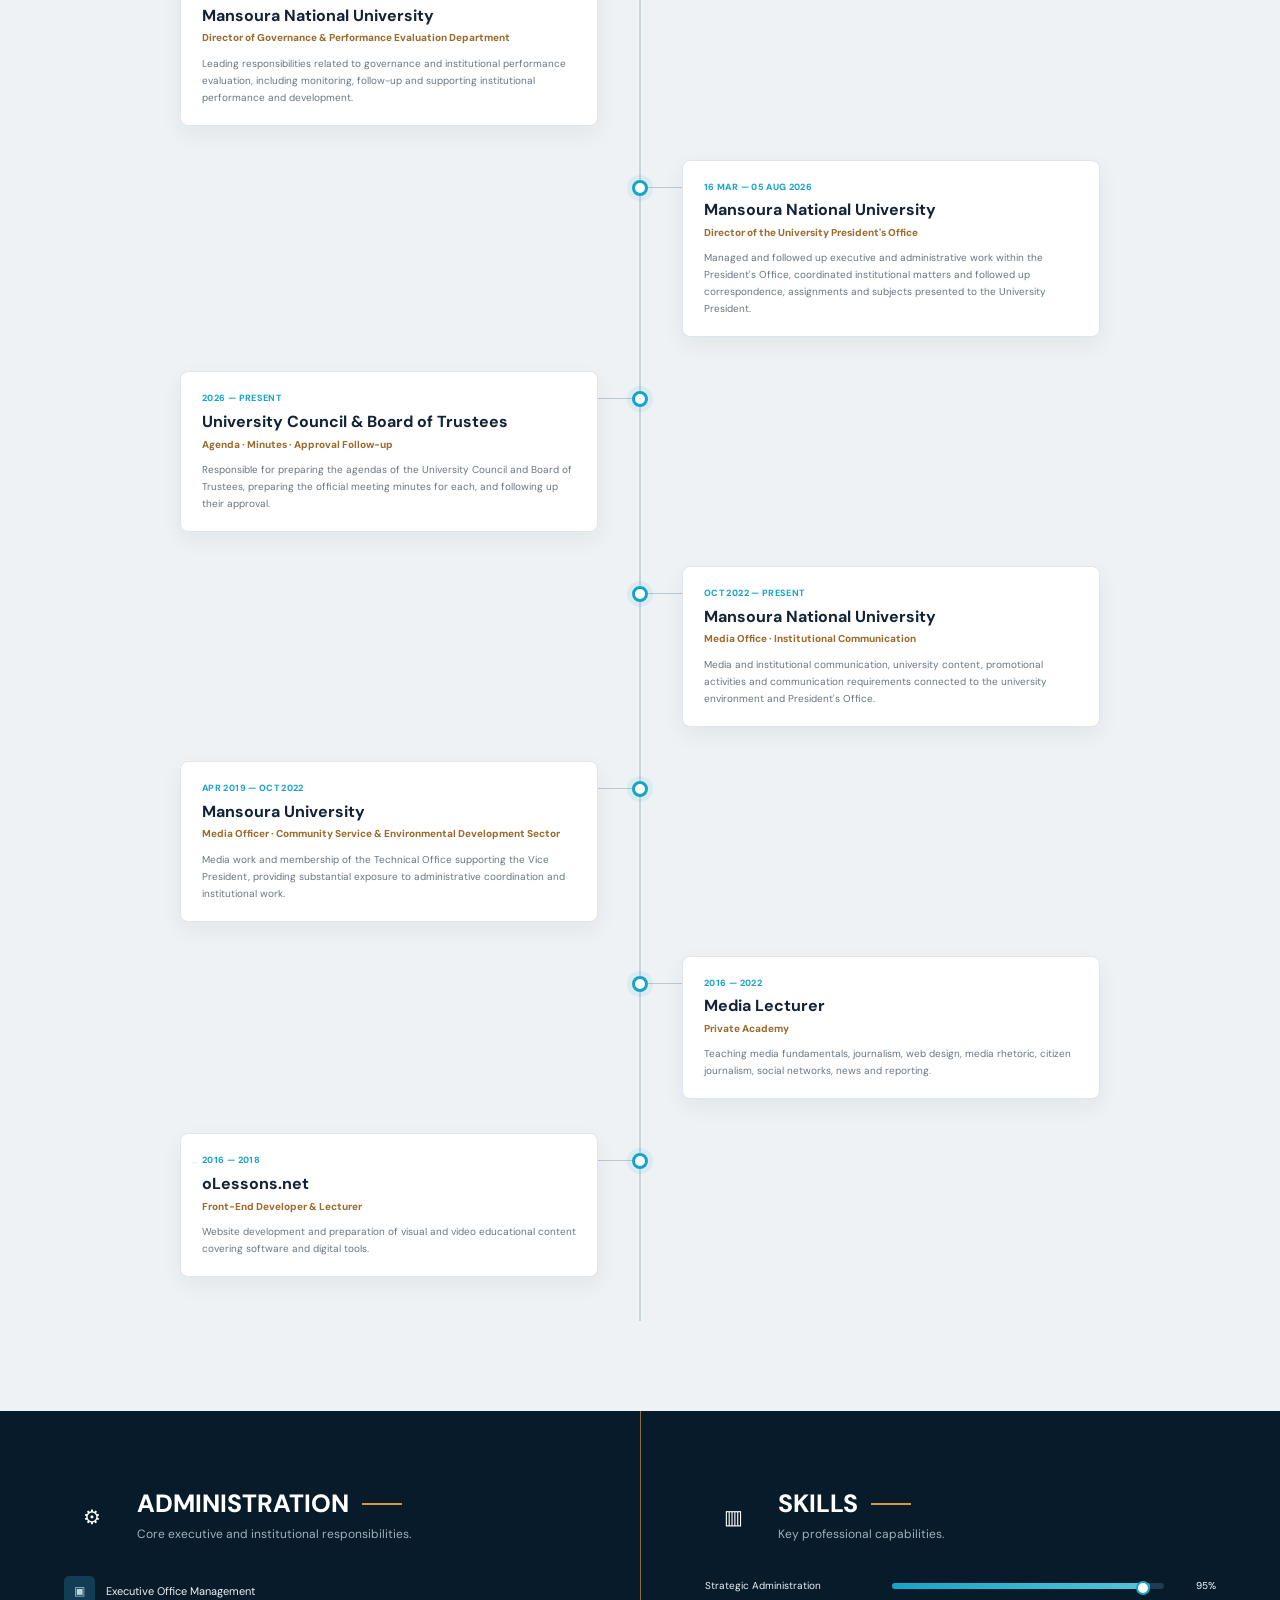
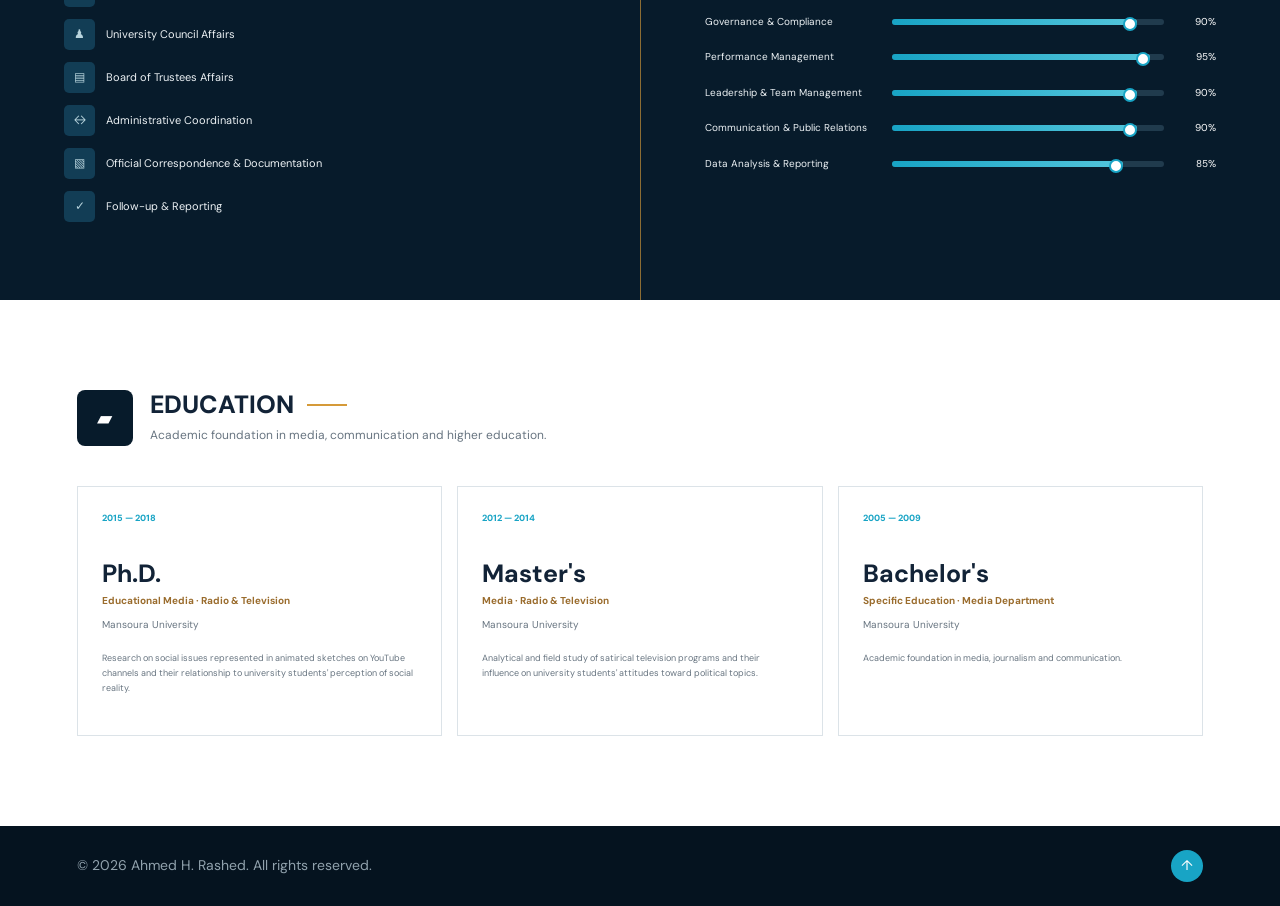
==== commit e80fe86f: "Remove governance text from footer Removed governance-related text from the footer." ====
--- a/index.html
+++ b/index.html
@@ -854,7 +854,6 @@
 
 <footer>
   <span>© 2026 Ahmed H. Rashed. All rights reserved.</span>
-  <span>GOVERNANCE · EXECUTIVE ADMINISTRATION · INSTITUTIONAL AFFAIRS</span>
   <a class="top" href="#home">↑</a>
 </footer>
 
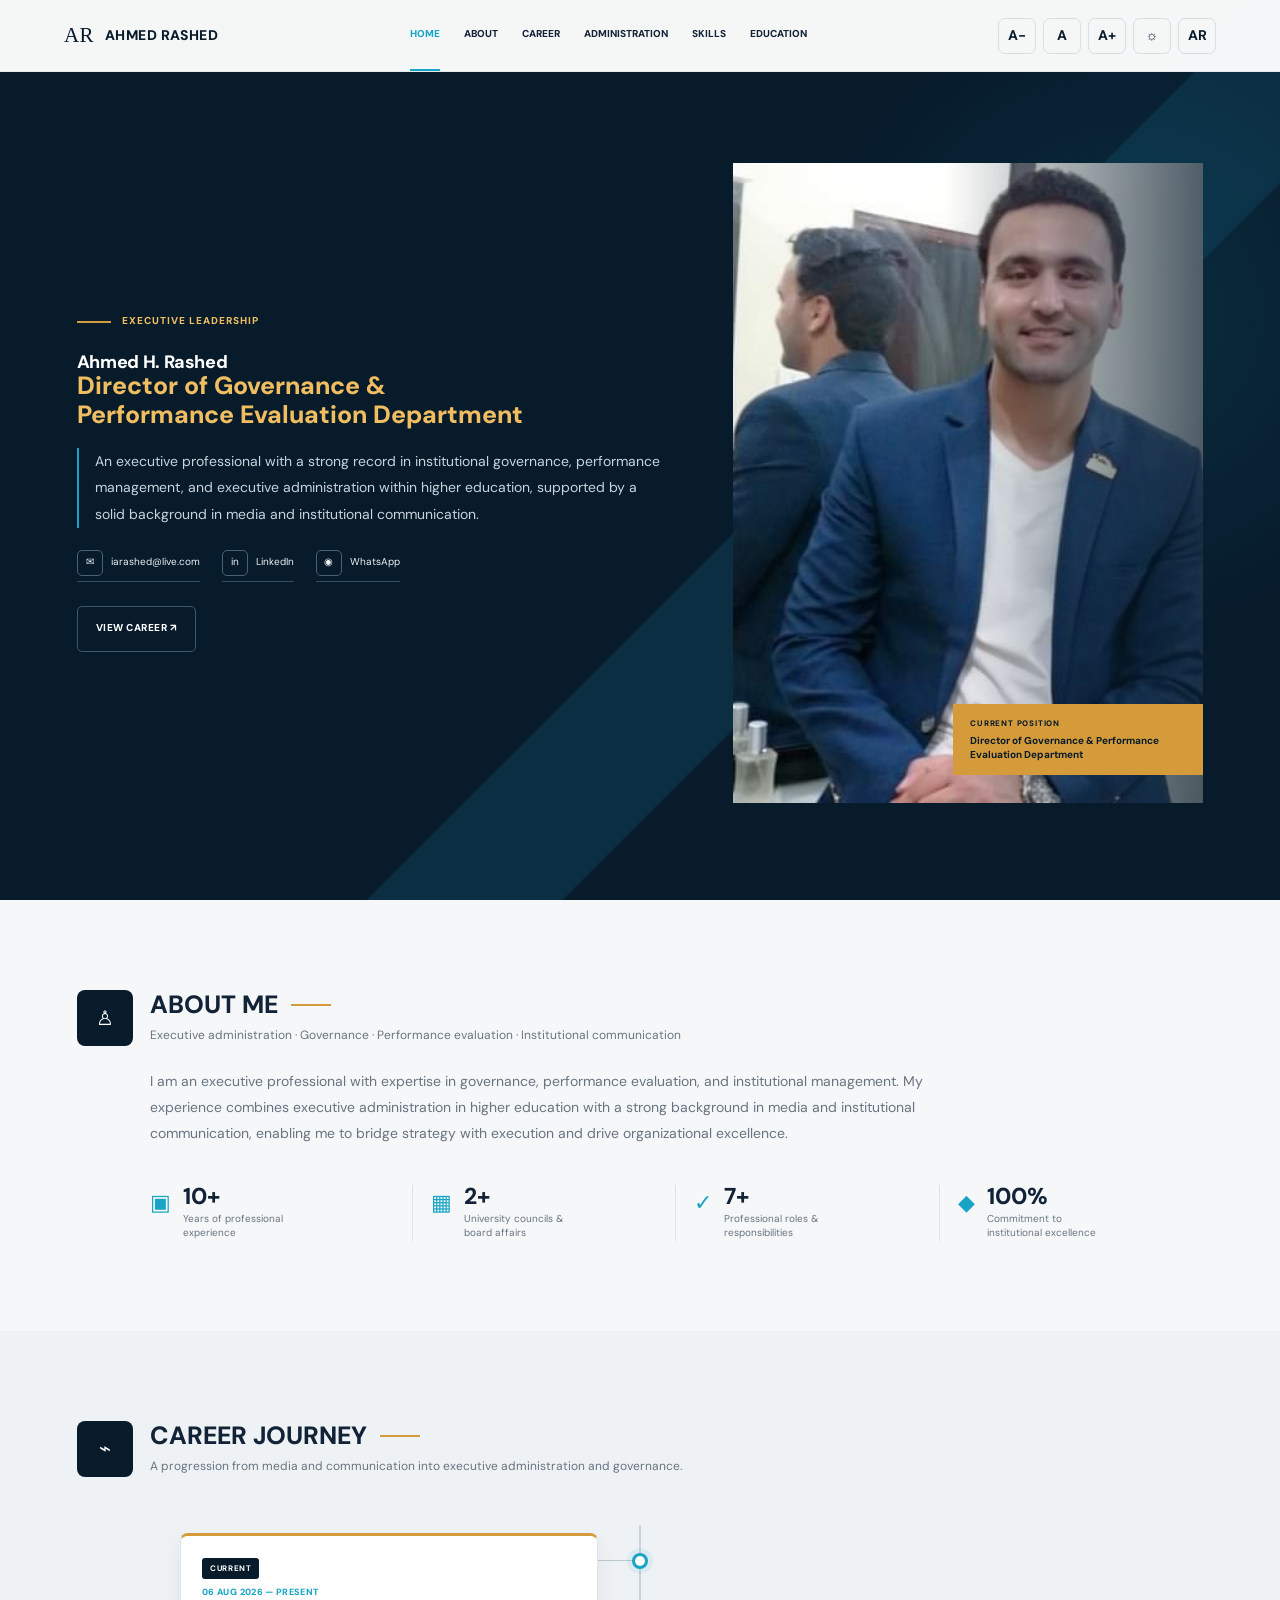
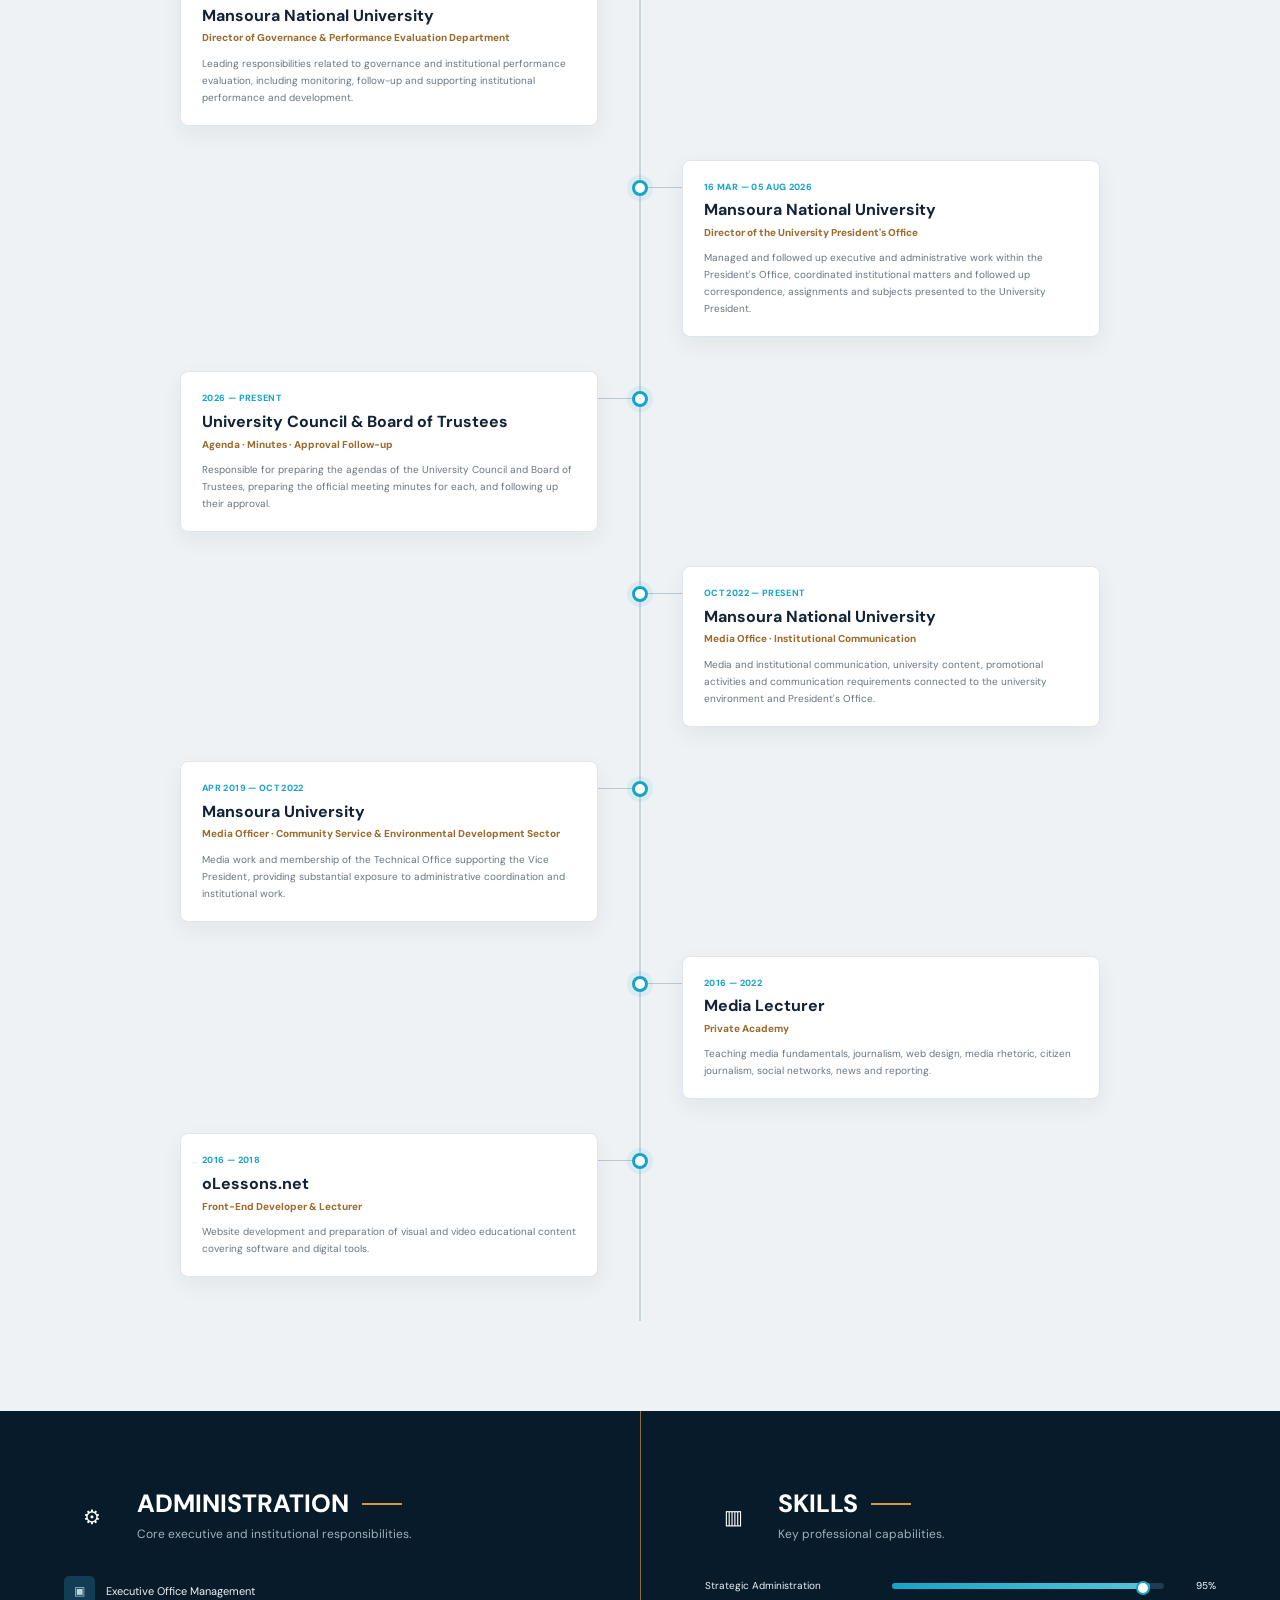
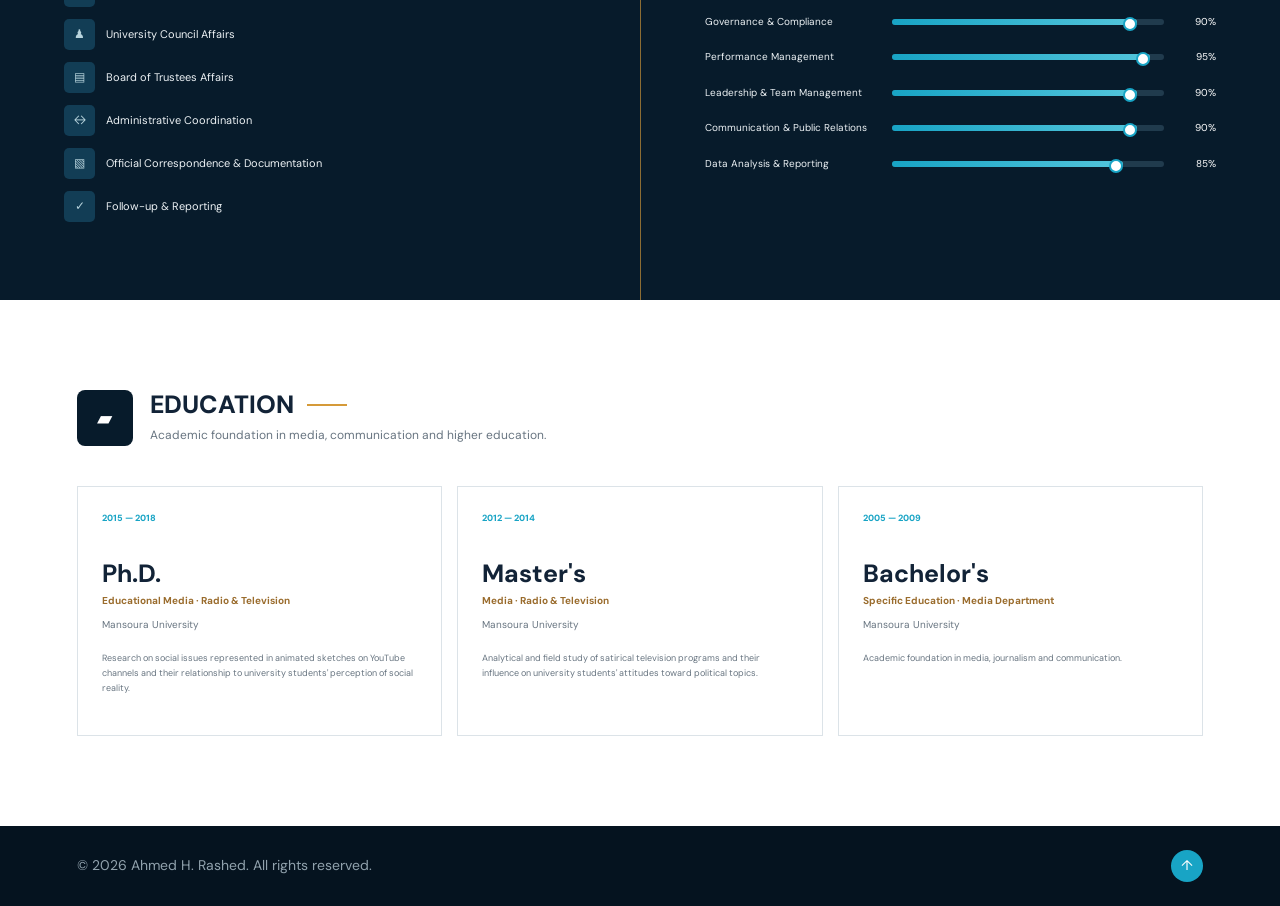
==== commit b2170098: "Comment out CV download link Comment out the download CV link in the actions section." ====
--- a/index.html
+++ b/index.html
@@ -636,7 +636,7 @@
     </div>
 
     <div class="actions">
-      <a class="btn btn-primary" href="assets/Ahmed-Rashed-CV.pdf" download>↓ &nbsp; DOWNLOAD CV</a>
+      <!-- <a class="btn btn-primary" href="assets/Ahmed-Rashed-CV.pdf" download>↓ &nbsp; DOWNLOAD CV</a> -->
       <a class="btn btn-secondary" href="#career">VIEW CAREER ↗</a>
     </div>
   </div>
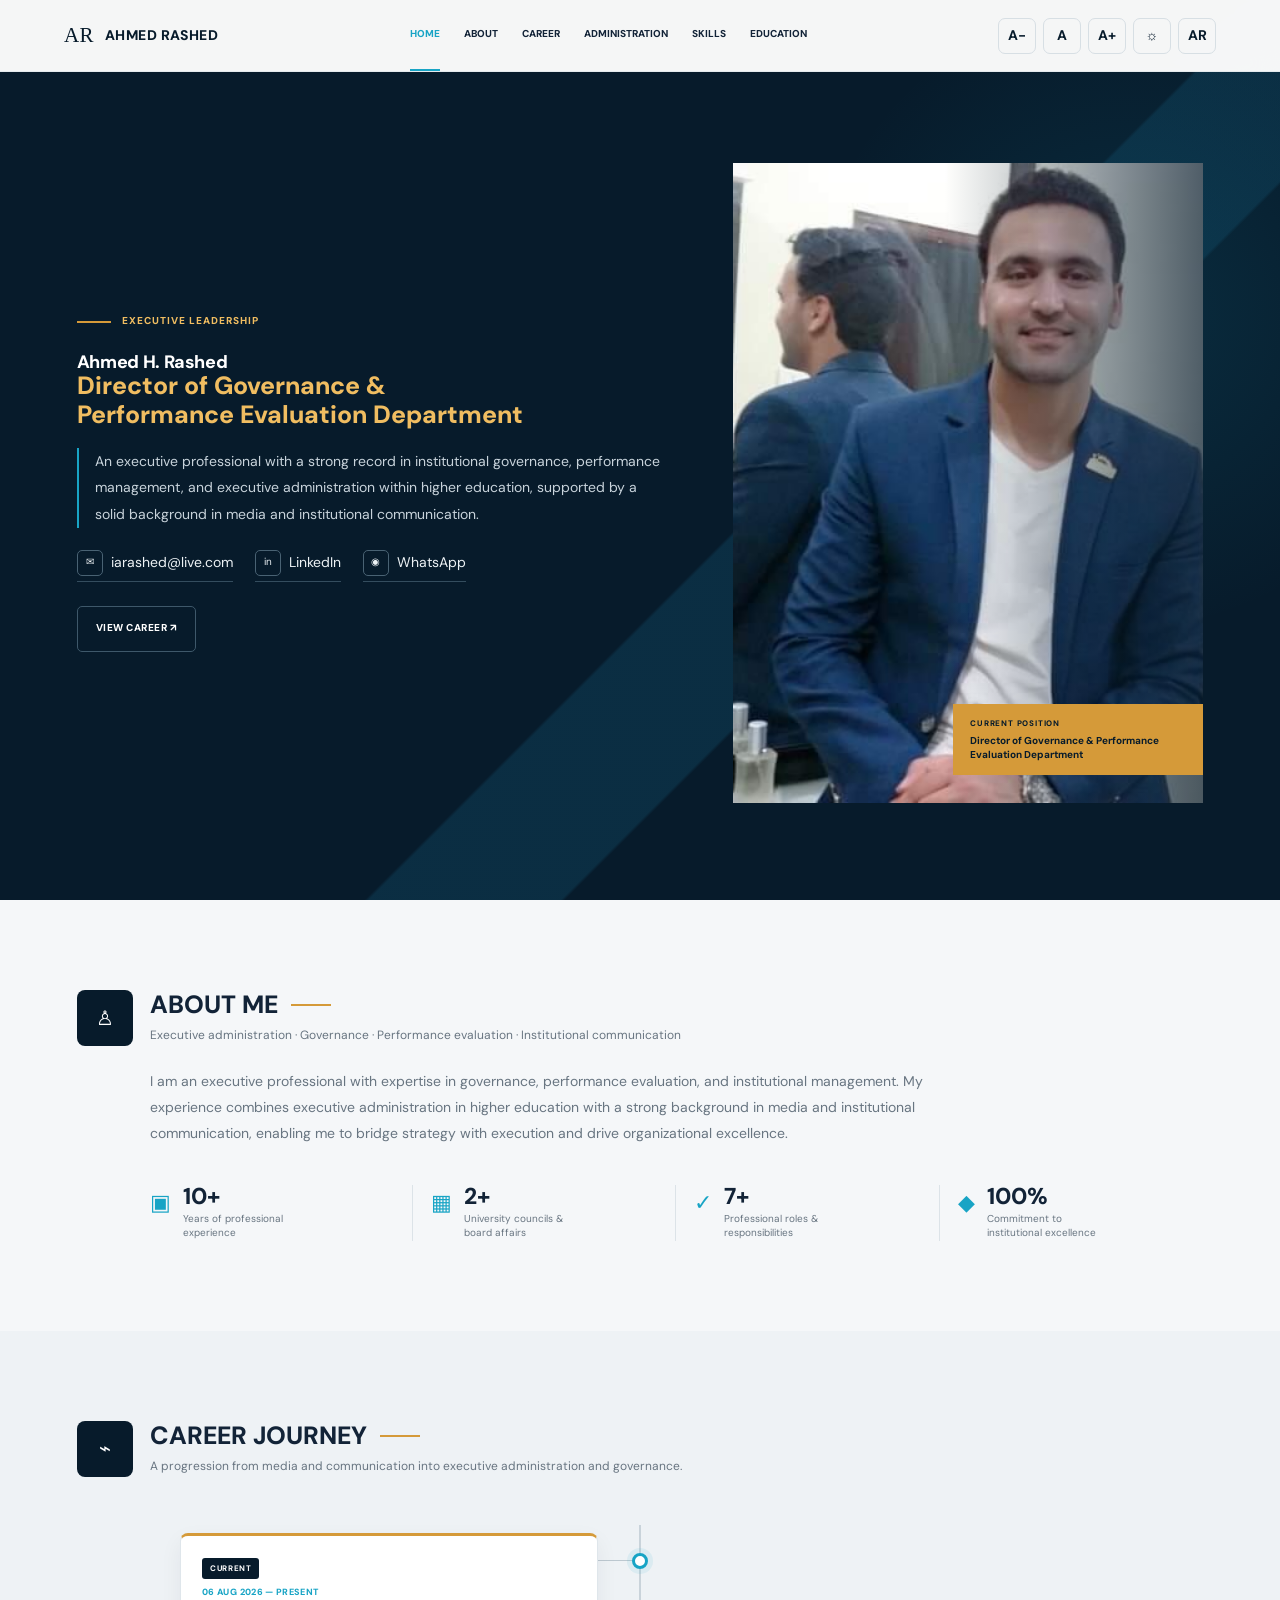
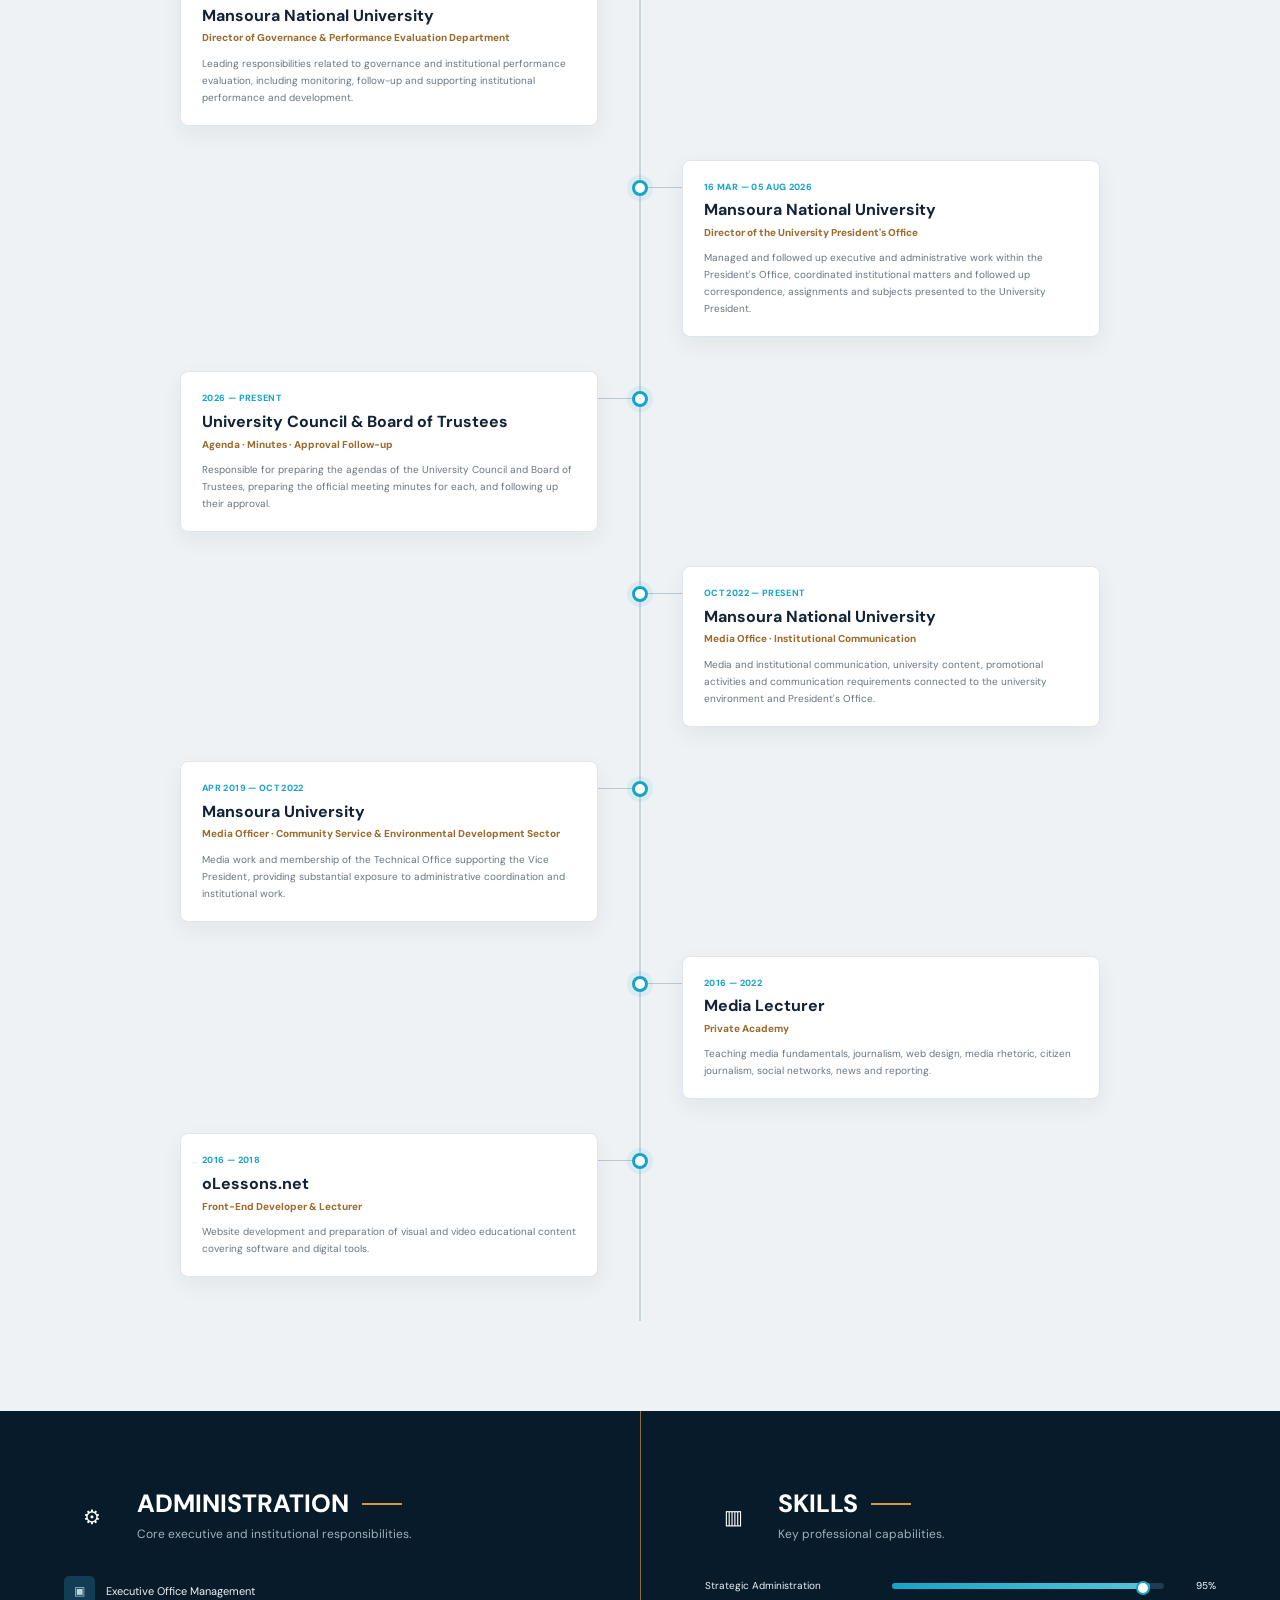
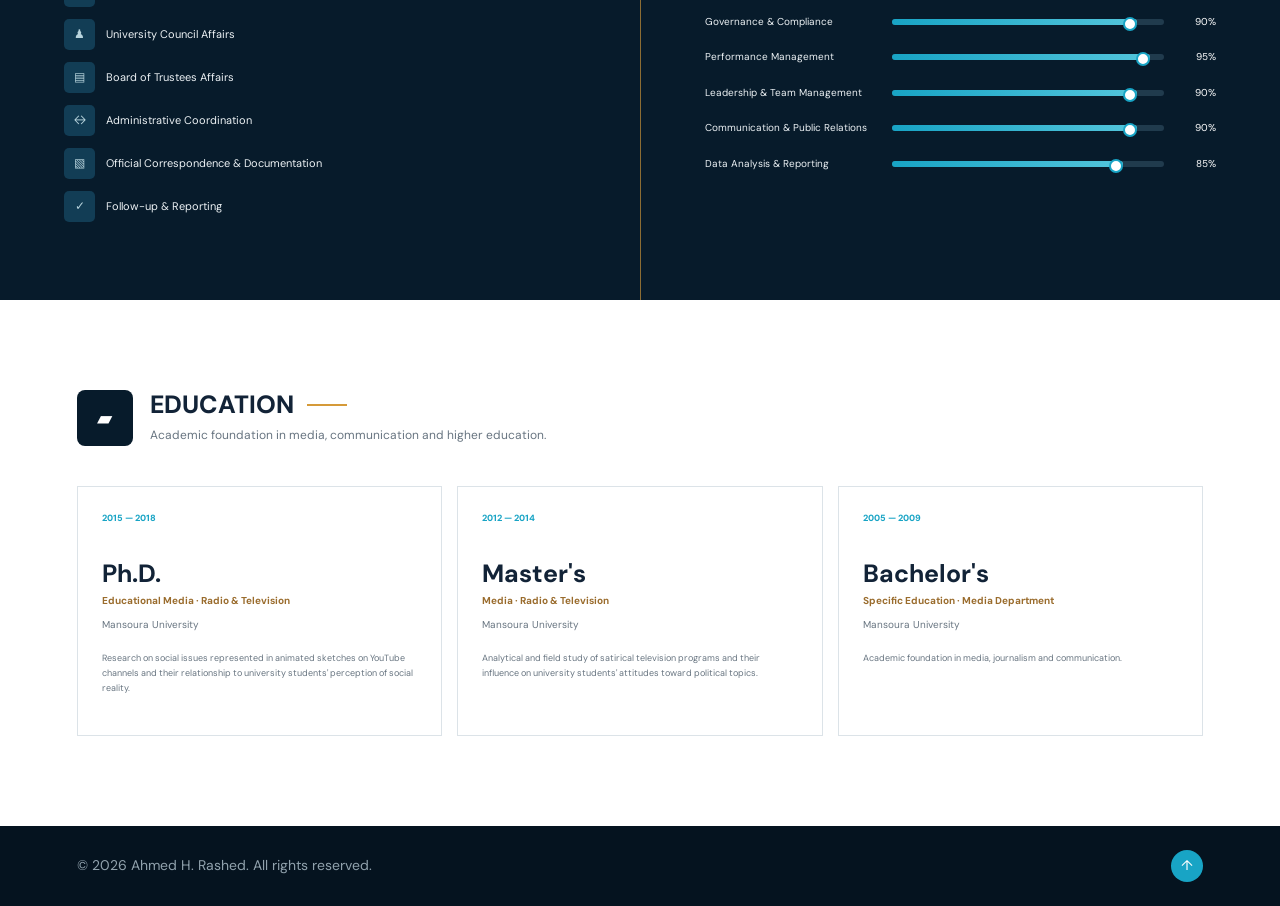
==== commit 56986c25: "Increase font size for contact items" ====
--- a/index.html
+++ b/index.html
@@ -108,7 +108,7 @@
 .contacts{display:flex;flex-wrap:wrap;gap:13px 22px;margin-top:22px}
 .contact{
   display:flex;align-items:center;gap:8px;color:#edf2f5;
-  font-size:10px;border-bottom:1px solid #344d5e;padding-bottom:5px
+  font-size:14px;border-bottom:1px solid #344d5e;padding-bottom:5px
 }
 .contact:hover{color:var(--cyan-light);border-color:var(--cyan)}
 .contact-icon{
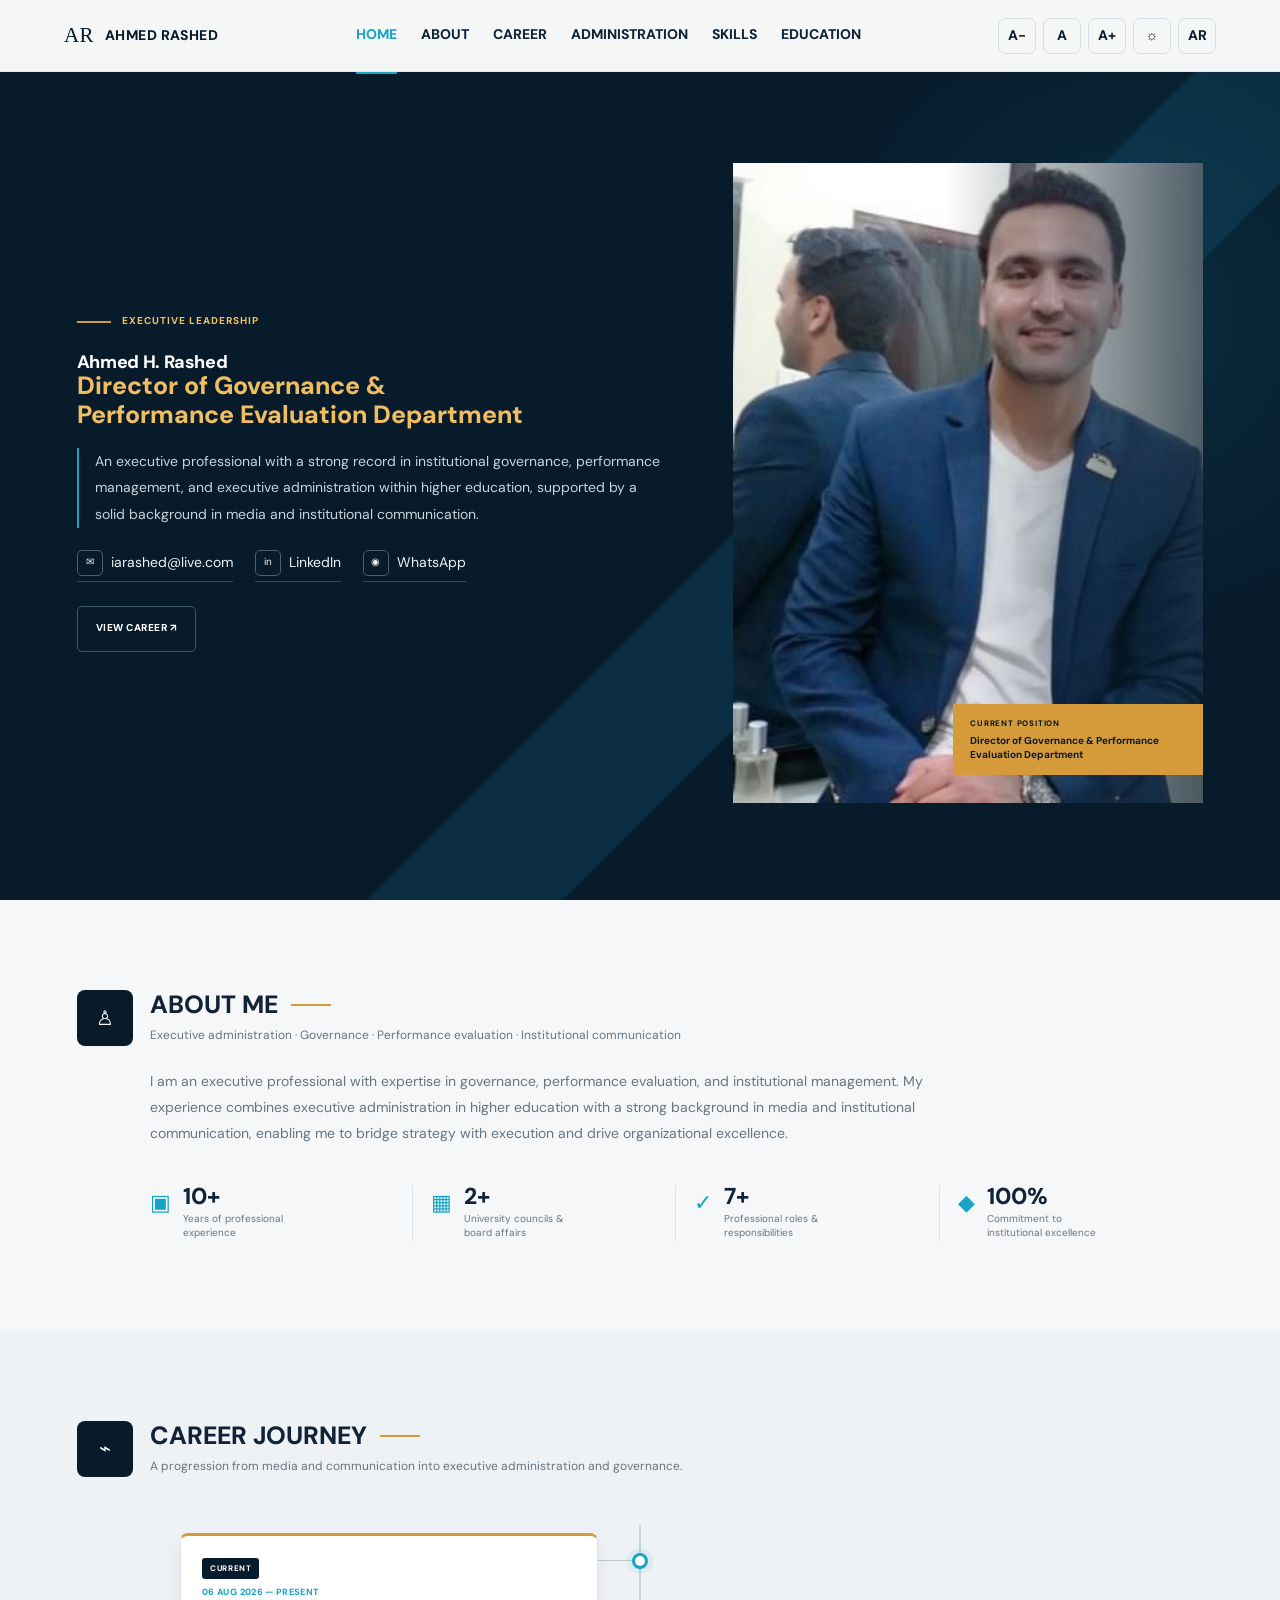
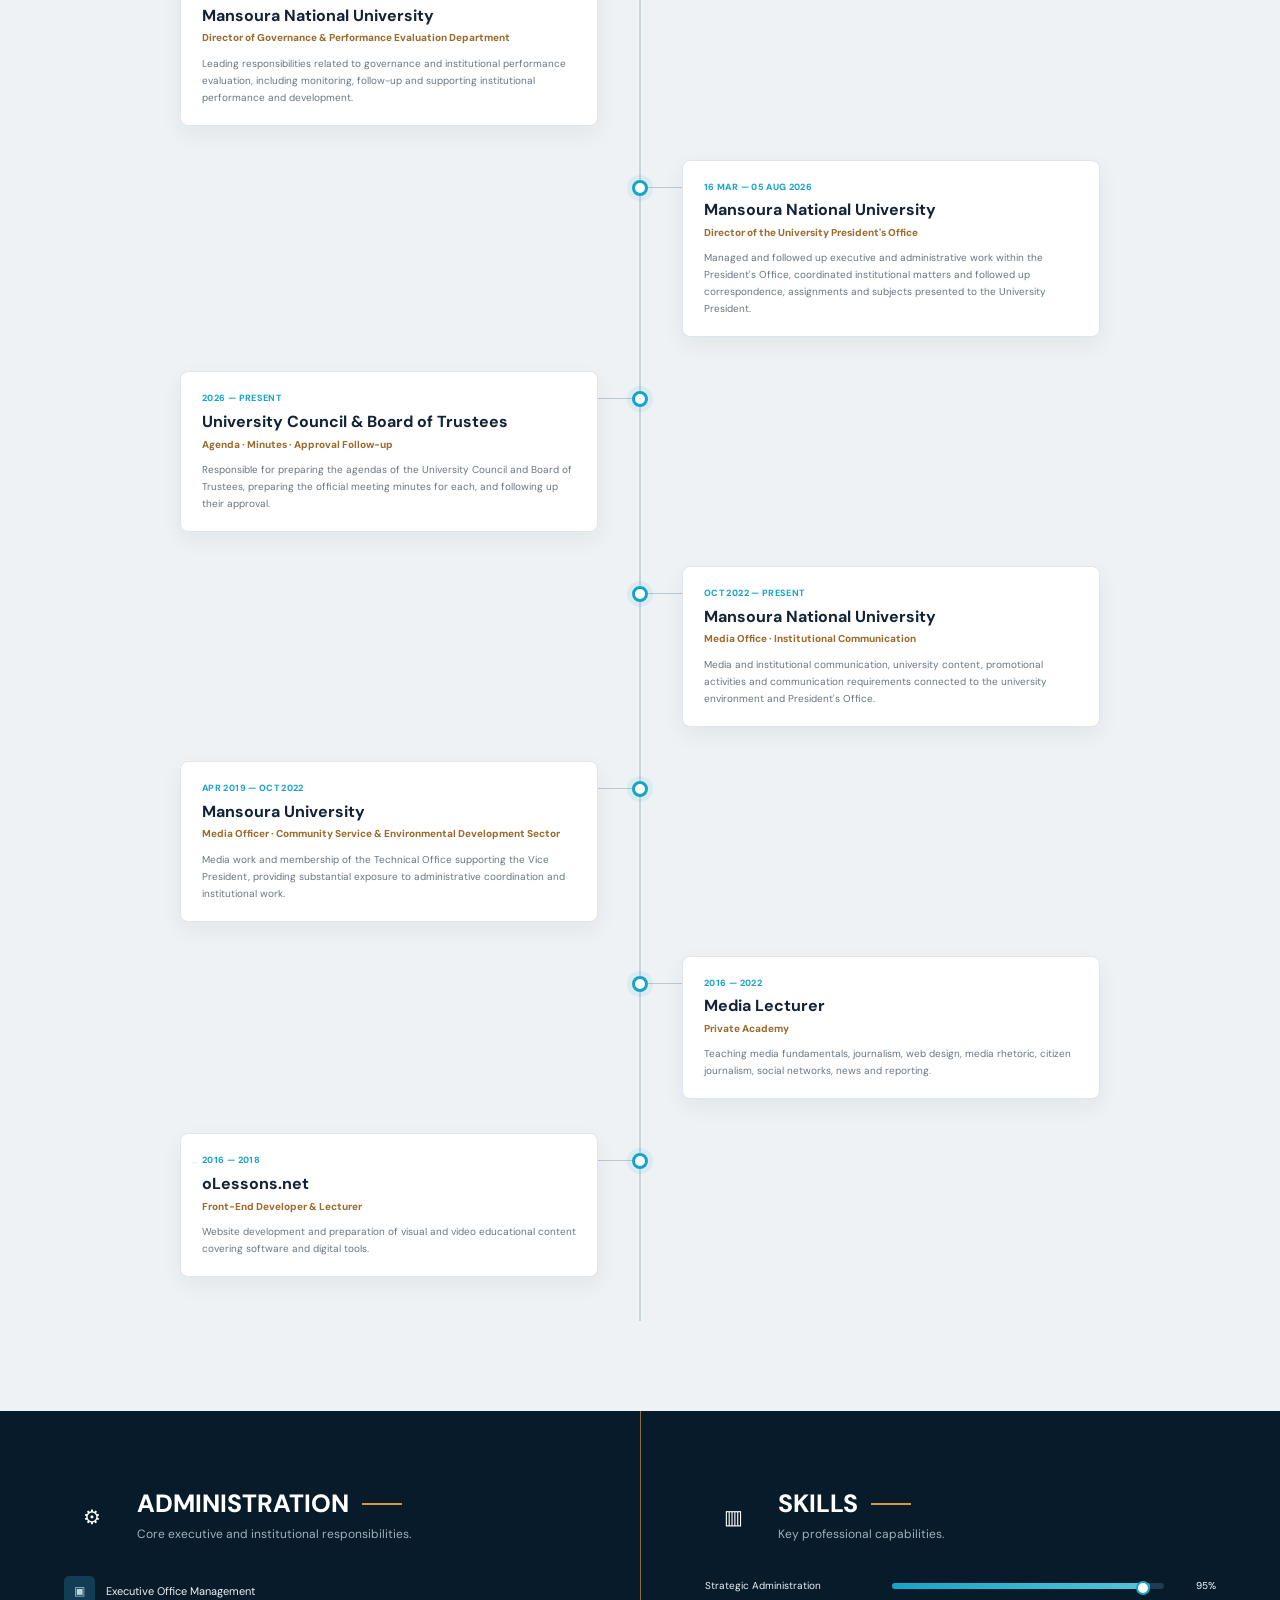
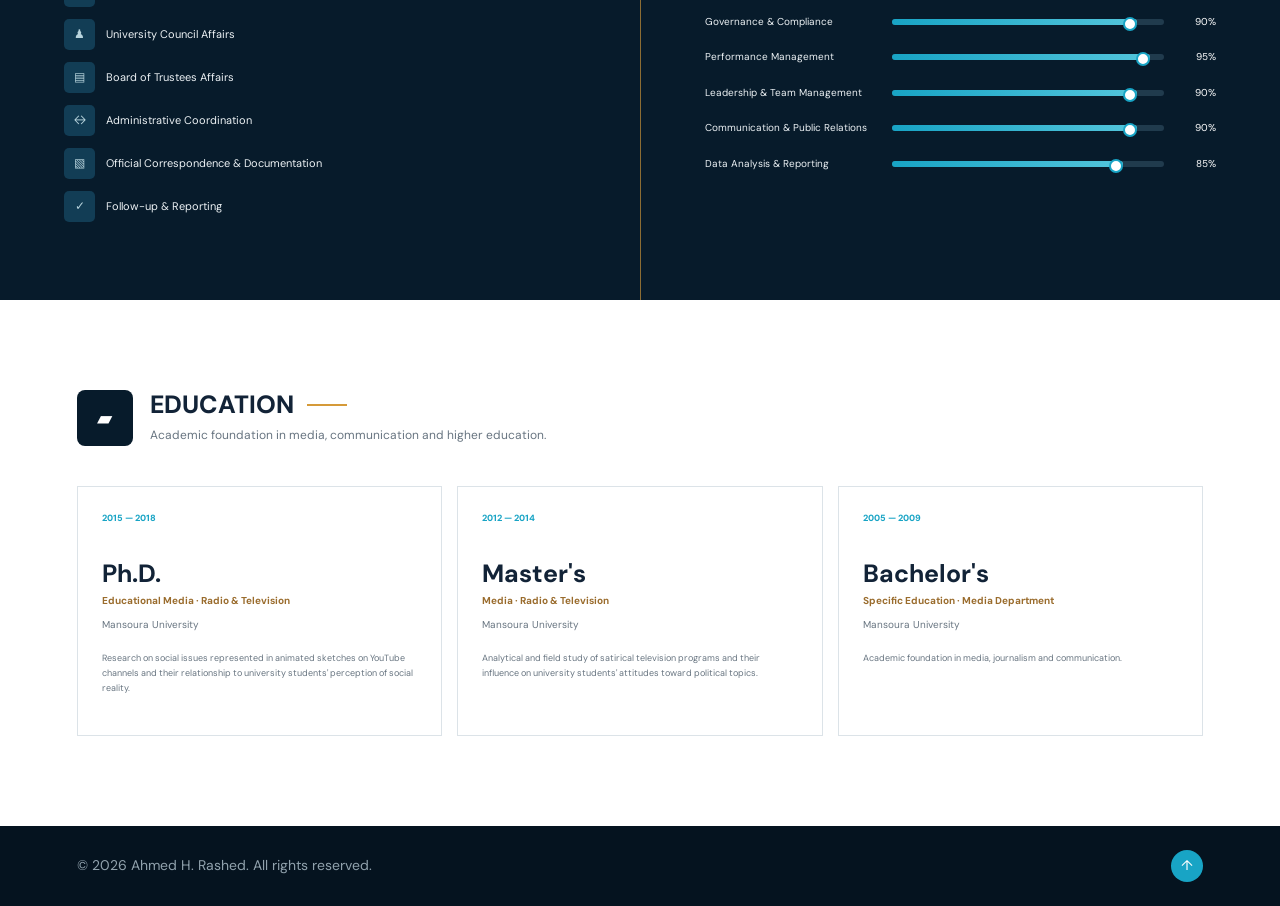
==== commit a5644baa: "Increase font size of navigation links" ====
--- a/index.html
+++ b/index.html
@@ -55,7 +55,7 @@
 .dark .logo{color:#fff}
 .logo-mark{font-family:Georgia,serif;font-size:21px;font-weight:400}
 .nav-links{display:flex;gap:24px}
-.nav-links a{font-size:10px;font-weight:800;padding:26px 0;border-bottom:2px solid transparent}
+.nav-links a{font-size:14px;font-weight:800;padding:26px 0;border-bottom:2px solid transparent}
 .nav-links a:hover,.nav-links a.active{color:var(--cyan);border-color:var(--cyan)}
 .tools{display:flex;gap:7px}
 .tool{
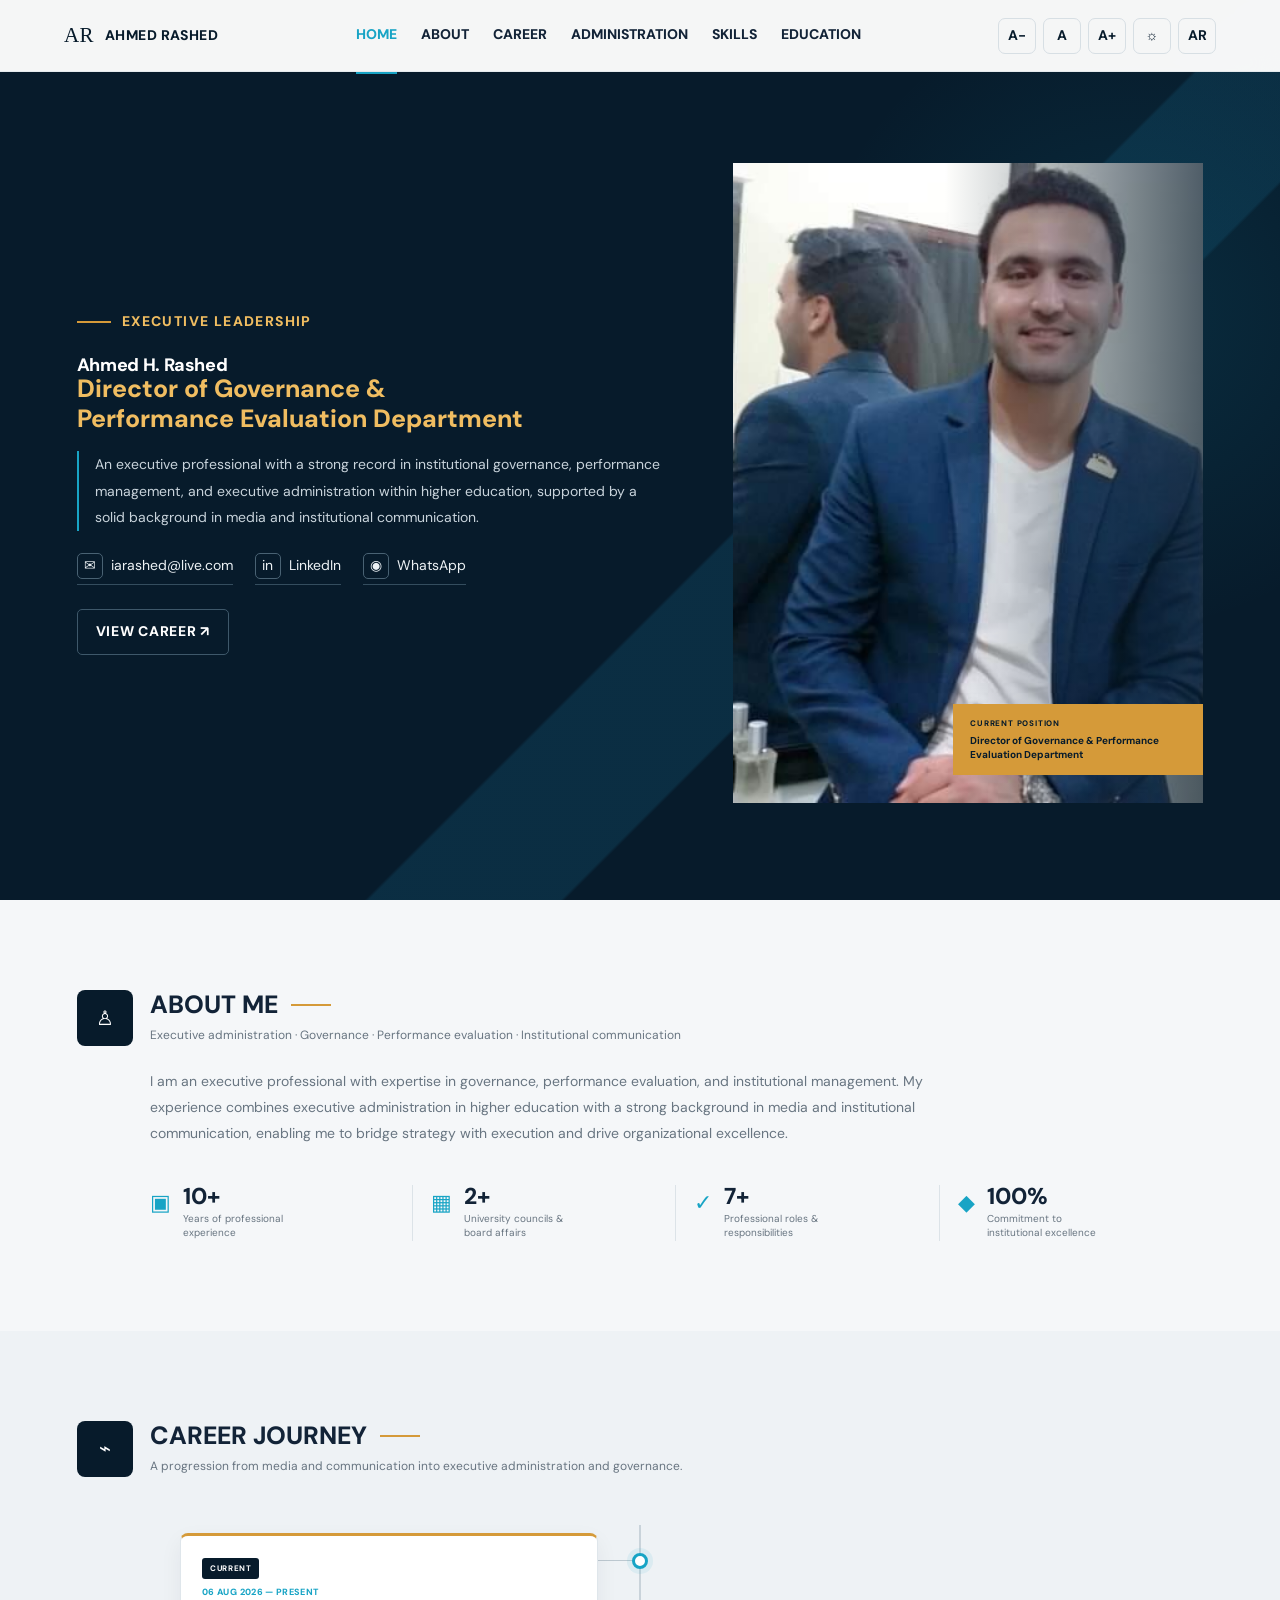
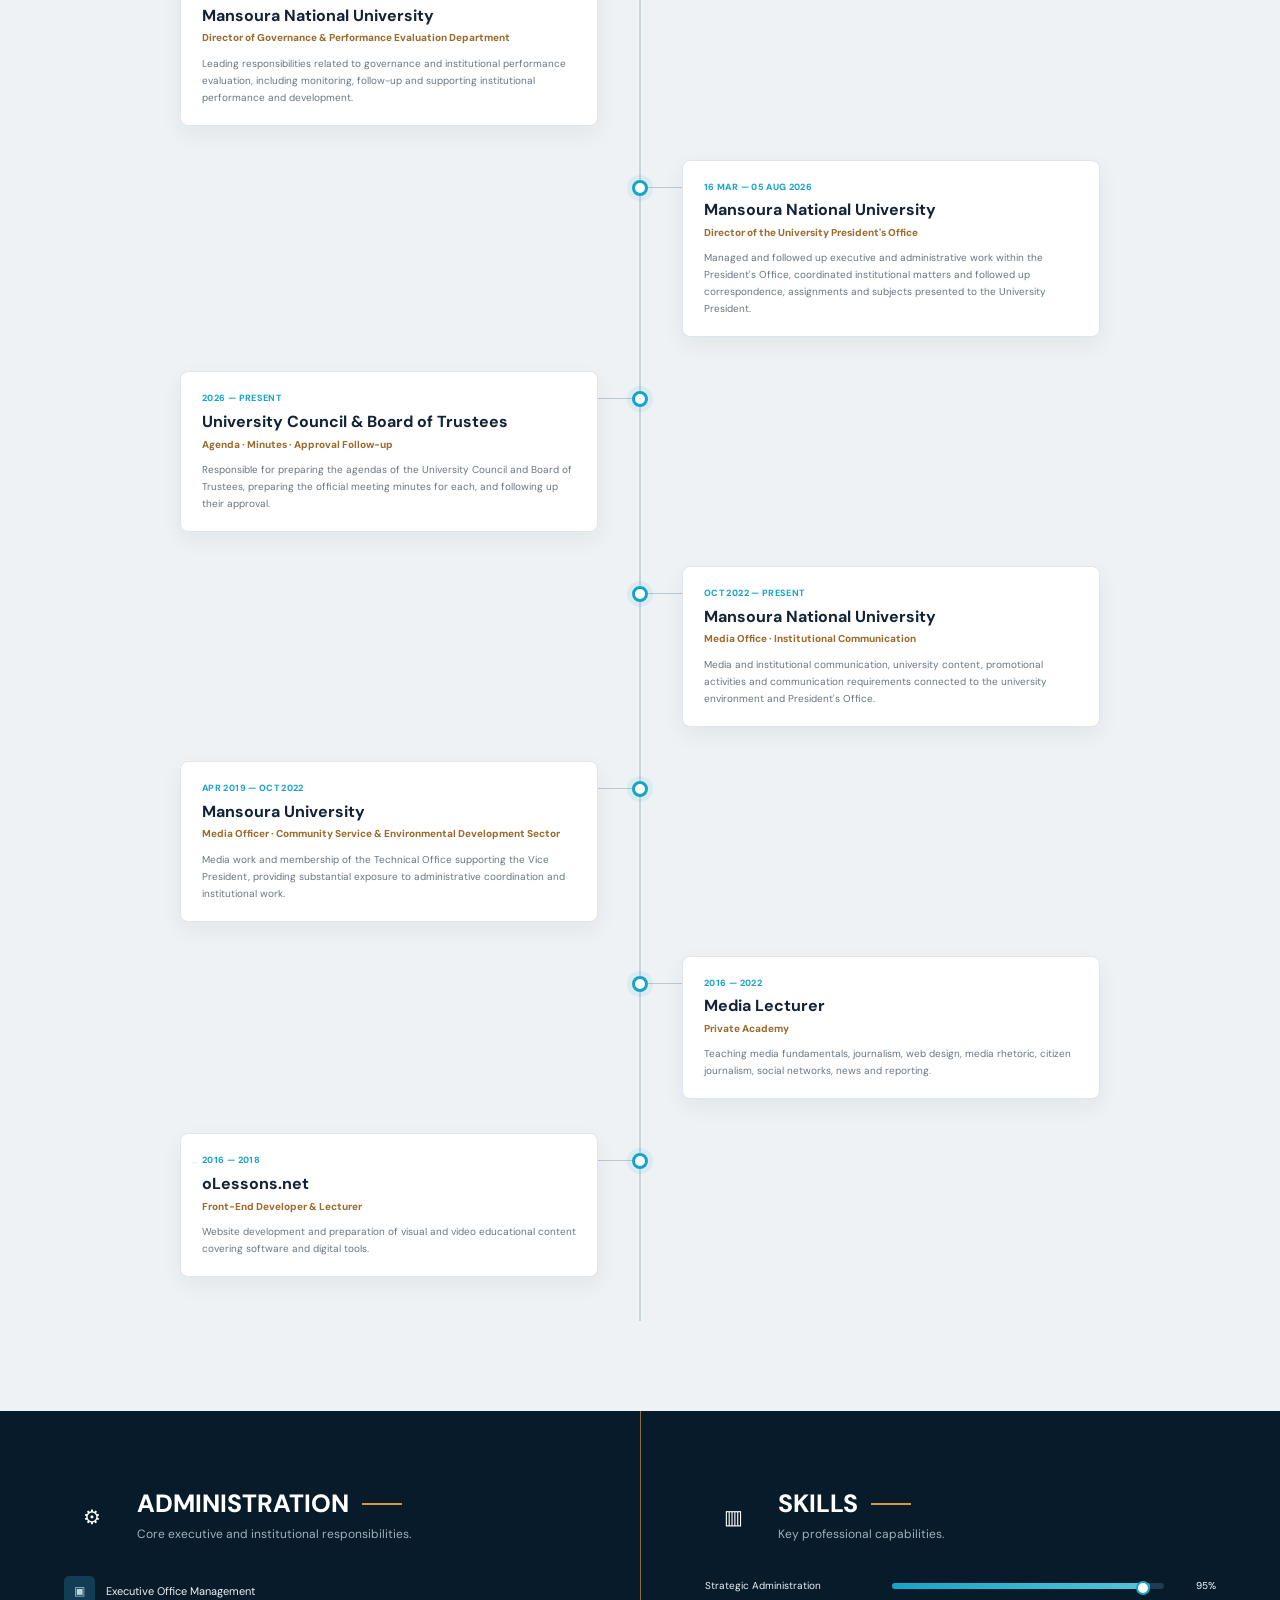
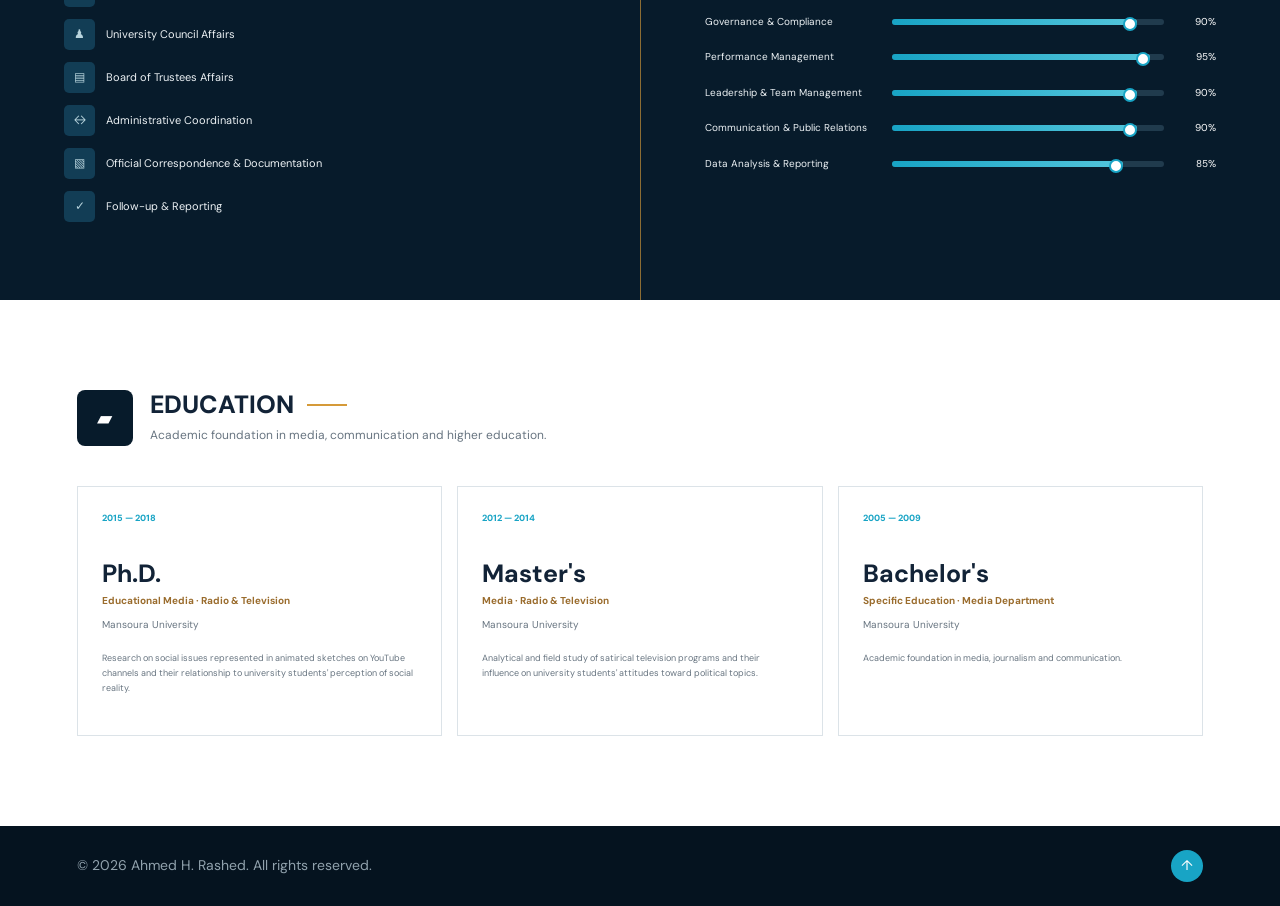
==== commit a50ce1a6: "Update index.html" ====
--- a/index.html
+++ b/index.html
@@ -87,7 +87,7 @@
 }
 .hero-copy,.hero-photo{position:relative;z-index:1}
 .eyebrow{
-  color:var(--gold-light);font-size:10px;font-weight:800;
+  color:var(--gold-light);font-size:14px;font-weight:800;
   letter-spacing:.1em;display:flex;align-items:center;gap:11px
 }
 .eyebrow::before{content:"";width:34px;height:2px;background:var(--gold)}
@@ -113,13 +113,13 @@
 .contact:hover{color:var(--cyan-light);border-color:var(--cyan)}
 .contact-icon{
   width:26px;height:26px;border:1px solid #496273;border-radius:5px;
-  display:grid;place-items:center;font-size:10px
+  display:grid;place-items:center;font-size:14px
 }
 .actions{display:flex;gap:10px;margin-top:24px}
 .btn{
   min-height:46px;padding:0 18px;border-radius:5px;
   display:inline-flex;align-items:center;justify-content:center;
-  font-size:10px;font-weight:800;letter-spacing:.05em
+  font-size:14px;font-weight:800;letter-spacing:.05em
 }
 .btn-primary{border:1px solid var(--gold);color:var(--gold-light)}
 .btn-primary:hover{background:var(--gold);color:var(--navy)}
